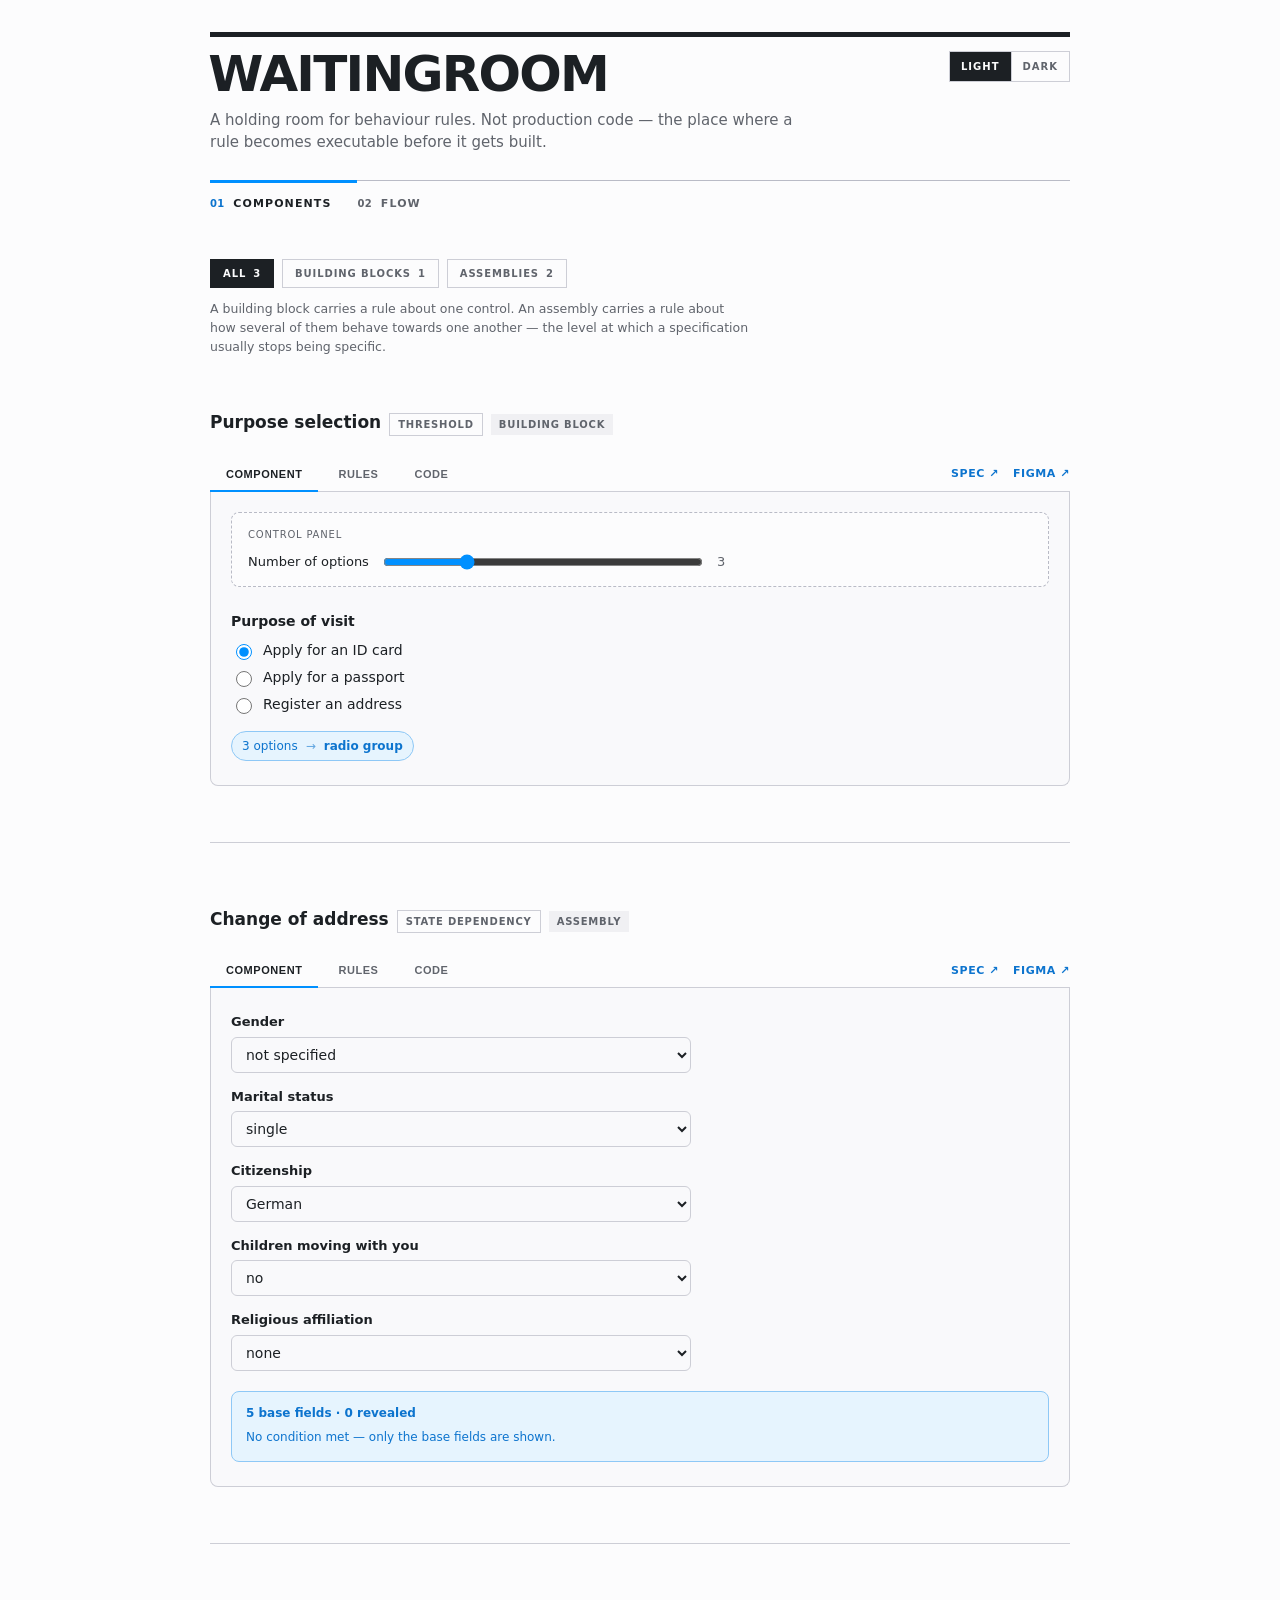
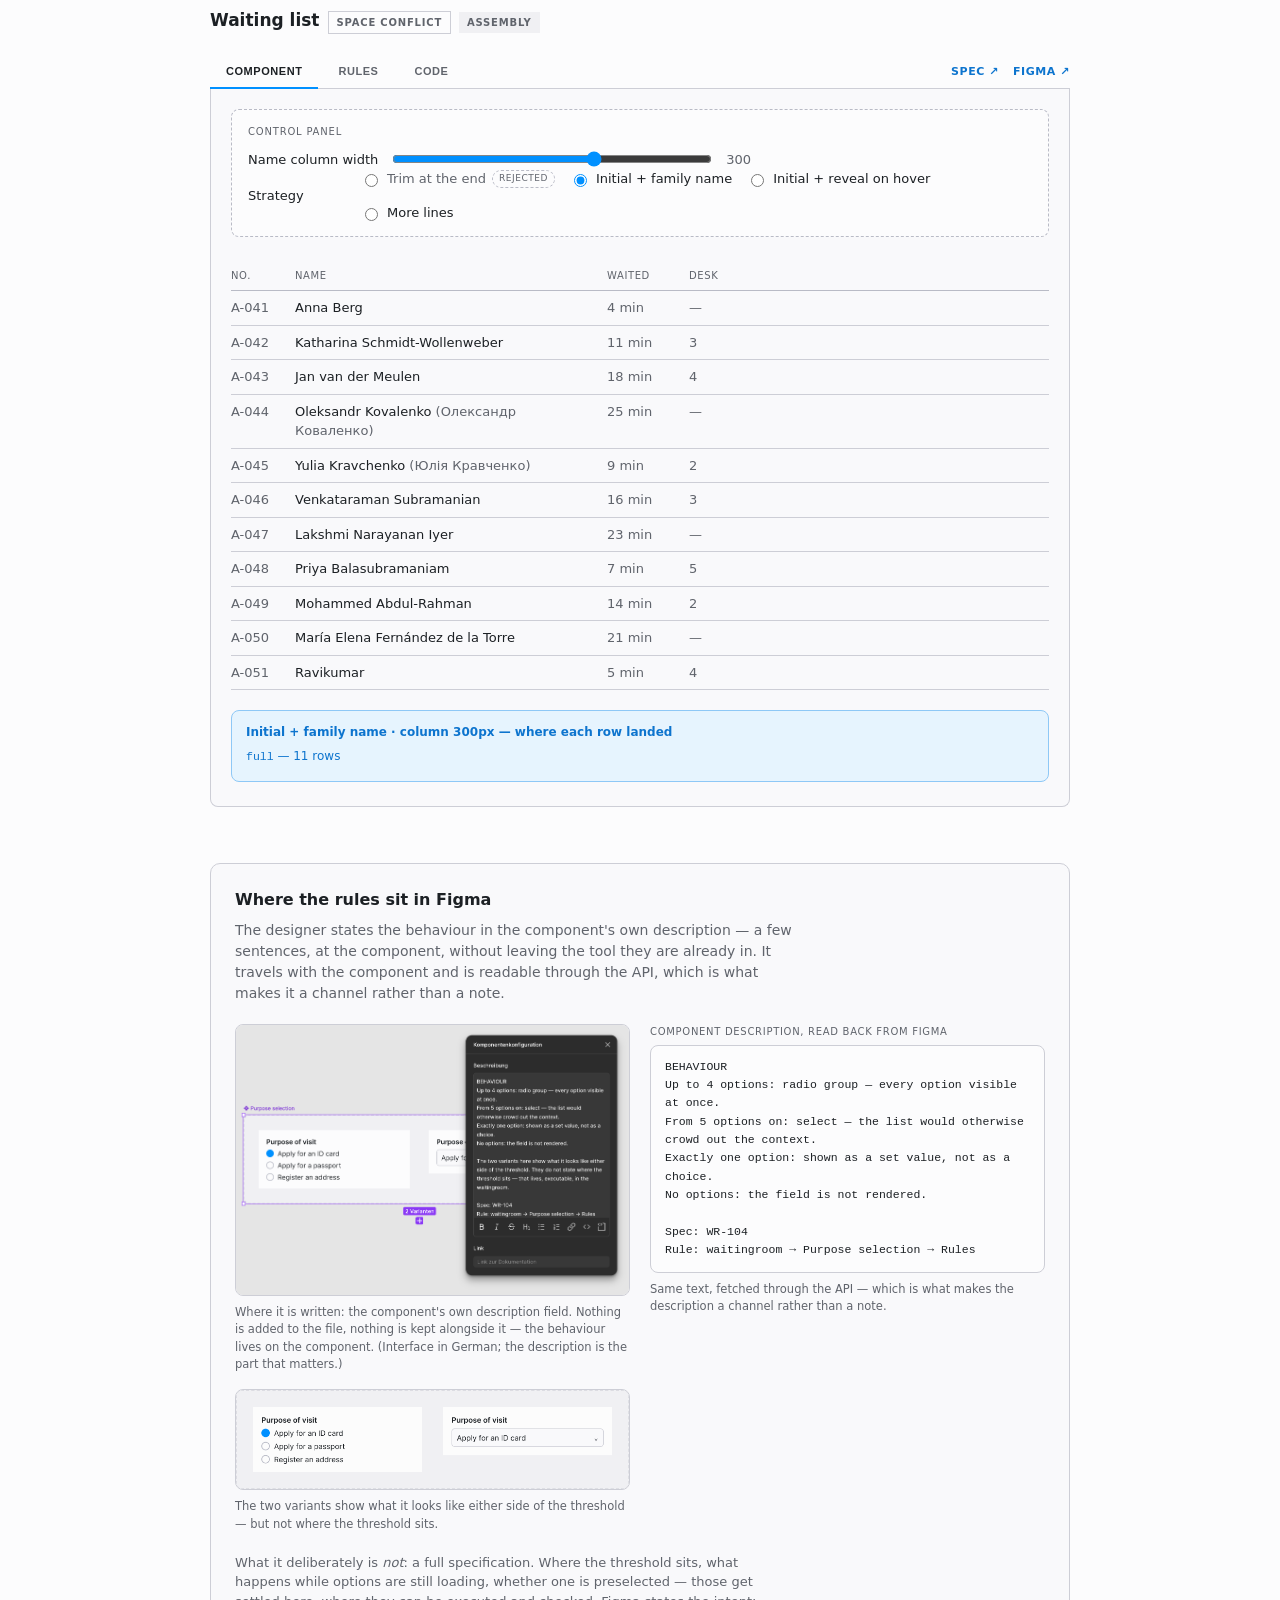
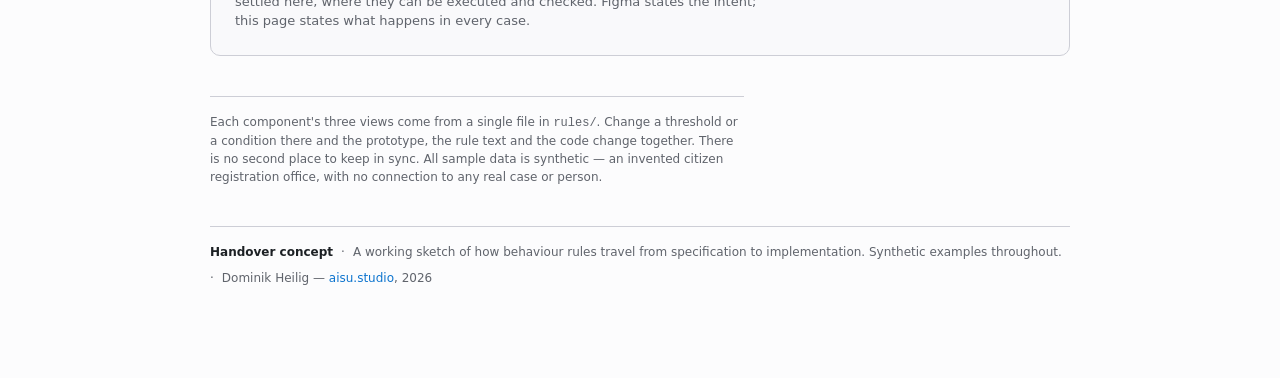
==== index.html @ e042c1f7 "One header for both pages, and make the level chips do something The header was copied into index.ht" ====
<!doctype html>
<html lang="en">
<head>
<meta charset="utf-8">
<meta name="viewport" content="width=device-width, initial-scale=1">
<title>waitingroom</title>
<link rel="stylesheet" href="waitingroom.css">
</head>
<body>
<div class="wr-page">

  <header id="site-header"></header>

  <div id="levels"></div>

  <div id="components"></div>

  <!-- ----------------------------------------- Where the rules sit in Figma -->
  <section class="wr-origin">
    <h2 class="wr-origin-title">Where the rules sit in Figma</h2>
    <p class="wr-origin-lead">
      The designer states the behaviour in the component's own description — a few
      sentences, at the component, without leaving the tool they are already in. It
      travels with the component and is readable through the API, which is what makes
      it a channel rather than a note.
    </p>

    <div class="wr-origin-split">
      <div>
        <figure class="wr-origin-figure">
          <img src="assets/figma-description-panel.png"
               alt="Figma with the Purpose selection component on the canvas and the component configuration panel open beside it, the behaviour typed into the description field."
               onerror="this.closest('figure').remove()">
          <figcaption>
            Where it is written: the component's own description field. Nothing is added
            to the file, nothing is kept alongside it — the behaviour lives on the
            component. (Interface in German; the description is the part that matters.)
          </figcaption>
        </figure>

        <figure class="wr-origin-figure wr-origin-figure-second">
          <img src="assets/purpose-selection-figma.png"
               alt="The Purpose selection component set, showing its two variants side by side: a radio group with three options, and a select."
               onerror="this.closest('figure').remove()">
          <figcaption>
            The two variants show what it looks like either side of the threshold — but
            not where the threshold sits.
          </figcaption>
        </figure>
      </div>

      <div class="wr-origin-desc">
        <p class="wr-origin-caption">Component description, read back from Figma</p>
        <pre class="wr-origin-quote">BEHAVIOUR
Up to 4 options: radio group — every option visible at once.
From 5 options on: select — the list would otherwise crowd out the context.
Exactly one option: shown as a set value, not as a choice.
No options: the field is not rendered.

Spec: WR-104
Rule: waitingroom → Purpose selection → Rules</pre>
        <p class="wr-origin-caption wr-origin-caption-foot">
          Same text, fetched through the API — which is what makes the description a
          channel rather than a note.
        </p>
      </div>
    </div>

    <p class="wr-origin-foot">
      What it deliberately is <em>not</em>: a full specification. Where the threshold
      sits, what happens while options are still loading, whether one is preselected —
      those get settled here, where they can be executed and checked. Figma states the
      intent; this page states what happens in every case.
    </p>
  </section>

  <p class="wr-foot">
    Each component's three views come from a single file in <code>rules/</code>.
    Change a threshold or a condition there and the prototype, the rule text and the
    code change together. There is no second place to keep in sync. All sample data is
    synthetic — an invented citizen registration office, with no connection to any real
    case or person.
  </p>


  <p class="wr-signature">
    <strong>Handover concept</strong>
    <span>·</span>
    <span>A working sketch of how behaviour rules travel from specification to
    implementation. Synthetic examples throughout.</span>
    <span>·</span>
    <span>Dominik Heilig — <a href="https://aisu.studio" target="_blank" rel="noopener noreferrer">aisu.studio</a>, 2026</span>
  </p>

</div>

<script type="module">
import { selectionControl } from './rules/selection.js';
import { conditionalDisclosure } from './rules/disclosure.js';
import { nameTruncation } from './rules/names.js';
import { serviceList, MAX_SERVICES } from './components/data.js';
import { renderSelectionField } from './components/selection-field.js';
import { renderAddressChange } from './components/address-change.js';
import { renderWaitingList } from './components/waiting-list.js';
import { applyStoredTheme, wireModeControl } from './theme.js';
import { renderHeader } from './header.js';

applyStoredTheme();
renderHeader(document.getElementById('site-header'));
wireModeControl(document.querySelector('.wr-mode'));

/* Two sources per component, because they answer different questions: the spec
   says what has to be possible, Figma says what it looks like. Neither states
   the behaviour — that is what this page adds. */
const COMPONENTS = [
  {
    key: 'selection',
    name: 'Purpose selection',
    kind: 'Threshold',
    level: 'block',
    rule: selectionControl,
    sources: {
      spec: 'https://github.com/AisuStudio/waitingroom/blob/main/spec/purpose-selection.md',
      figma: 'https://www.figma.com/design/y16GzBOeP9CSuj3HHH6xO6?node-id=1-19',
    },
    controls: [
      { key: 'count', type: 'range', label: 'Number of options', min: 0, max: MAX_SERVICES, value: 3 },
    ],
    mount(stage, s) { renderSelectionField(stage, serviceList(Number(s.count))); },
  },
  {
    key: 'address',
    name: 'Change of address',
    kind: 'State dependency',
    level: 'assembly',
    rule: conditionalDisclosure,
    sources: {
      spec: 'https://github.com/AisuStudio/waitingroom/blob/main/spec/change-of-address.md',
      figma: 'https://www.figma.com/design/y16GzBOeP9CSuj3HHH6xO6?node-id=7-2',
    },
    // No separate control panel: every answer in the form is the control.
    controls: null,
    mount(stage) { renderAddressChange(stage); },
  },
  {
    key: 'waiting',
    name: 'Waiting list',
    kind: 'Space conflict',
    level: 'assembly',
    rule: nameTruncation,
    sources: {
      spec: 'https://github.com/AisuStudio/waitingroom/blob/main/spec/waiting-list.md',
      figma: 'https://www.figma.com/design/y16GzBOeP9CSuj3HHH6xO6?node-id=7-38',
    },
    controls: [
      { key: 'width', type: 'range', label: 'Name column width', min: 90, max: 420, value: 300 },
      {
        key: 'strategy', type: 'choice', label: 'Strategy',
        value: nameTruncation.chosen,
        options: Object.entries(nameTruncation.strategies).map(([k, v]) => ({
          value: k, label: v.label, status: v.status,
        })),
      },
    ],
    mount(stage, s) { renderWaitingList(stage, Number(s.width), s.strategy); },
  },
];

/* Two levels, because a rule attaches differently at each. On a building
   block the rule governs one control; on an assembly it governs how several
   of them behave towards one another — which is where the questions the spec
   left open actually surface. The filter exists so that difference can be
   looked at rather than asserted. */
const LEVELS = [
  { key: 'all',      label: 'All' },
  { key: 'block',    label: 'Building blocks' },
  { key: 'assembly', label: 'Assemblies' },
];

const root = document.getElementById('components');

// Built once and then shown or hidden. Rebuilding would throw away the state
// of every control panel, and a filter that resets the thing being filtered
// is worse than no filter.
const blocks = COMPONENTS.map((cmp) => {
  const node = buildBlock(cmp);
  root.append(node);
  return { cmp, node };
});

renderLevels();

function renderLevels(active = 'all') {
  const bar = document.createElement('div');
  bar.className = 'wr-level';
  bar.setAttribute('role', 'group');
  bar.setAttribute('aria-label', 'Filter by level');

  LEVELS.forEach(({ key, label }) => {
    const n = key === 'all'
      ? COMPONENTS.length
      : COMPONENTS.filter((c) => c.level === key).length;
    const b = document.createElement('button');
    b.type = 'button';
    b.className = 'wr-level-chip';
    b.setAttribute('aria-pressed', String(key === active));
    b.innerHTML = `${esc(label)}<span class="wr-level-count">${n}</span>`;
    b.addEventListener('click', () => renderLevels(key));
    bar.append(b);
  });

  const note = document.createElement('p');
  note.className = 'wr-level-note';
  note.textContent = 'A building block carries a rule about one control. An assembly '
    + 'carries a rule about how several of them behave towards one another — the '
    + 'level at which a specification usually stops being specific.';

  const mount = document.getElementById('levels');
  mount.replaceChildren(bar, note);

  blocks.forEach(({ cmp, node }) => {
    node.hidden = active !== 'all' && cmp.level !== active;
  });
}

function buildBlock(cmp) {
  const section = document.createElement('section');
  section.className = 'wr-component';
  section.innerHTML = `
    <div class="wr-component-head">
      <h2 class="wr-component-name">${esc(cmp.name)}</h2>
      <span class="wr-kind">${esc(cmp.kind)}</span>
      <span class="wr-level-tag">${cmp.level === 'block' ? 'Building block' : 'Assembly'}</span>
    </div>
    <div class="wr-tabbar" role="tablist">
      <button class="wr-tab" role="tab" aria-selected="true"  data-panel="component">Component</button>
      <button class="wr-tab" role="tab" aria-selected="false" data-panel="rules">Rules</button>
      <button class="wr-tab" role="tab" aria-selected="false" data-panel="code">Code</button>
      <span class="wr-links">
        ${link('Spec', cmp.sources.spec)}
        ${link('Figma', cmp.sources.figma)}
      </span>
    </div>
    <div class="wr-panel" data-panel="component">
      ${cmp.controls ? consoleMarkup(cmp) : ''}
      <div class="wr-stage"></div>
    </div>
    <div class="wr-panel" data-panel="rules" hidden>${rulesMarkup(cmp.rule)}</div>
    <div class="wr-panel" data-panel="code"  hidden></div>
  `;

  const tabs = [...section.querySelectorAll('.wr-tab')];
  const panels = [...section.querySelectorAll('.wr-panel')];
  tabs.forEach((tab) => tab.addEventListener('click', () => {
    tabs.forEach((t) => t.setAttribute('aria-selected', String(t === tab)));
    panels.forEach((p) => { p.hidden = p.dataset.panel !== tab.dataset.panel; });
  }));

  const stage = section.querySelector('.wr-stage');
  const codePanel = section.querySelector('.wr-panel[data-panel=code]');

  // One state object per component. The control panel writes into it, and
  // both the prototype and the code view read from it — so a change to the
  // strategy is visible in the running component and in the snippet at the
  // same moment, without either being regenerated from a second source.
  const state = {};
  (cmp.controls ?? []).forEach((c) => { state[c.key] = String(c.value); });

  const draw = () => {
    cmp.mount(stage, state);
    codePanel.innerHTML = codeMarkup(cmp.rule, state);
  };

  (cmp.controls ?? []).forEach((c) => {
    const input = section.querySelector(`[data-control='${c.key}']`);
    if (!input) return;
    if (c.type === 'range') {
      const out = section.querySelector(`output[data-for='${c.key}']`);
      input.addEventListener('input', () => {
        state[c.key] = input.value;
        out.textContent = input.value;
        draw();
      });
    } else {
      // A radio group has one input per option, so the listener goes on all
      // of them and the value comes from whichever is checked.
      section.querySelectorAll(`[data-control='${c.key}']`).forEach((radio) => {
        radio.addEventListener('change', () => {
          if (!radio.checked) return;
          state[c.key] = radio.value;
          draw();
        });
      });
    }
  });

  draw();
  return section;
}

function link(label, href) {
  if (!href) {
    return `<span class="wr-ext-link wr-ext-link-empty" title="Not linked yet">${label}&nbsp;↗</span>`;
  }
  // Opens in a new tab — leaving the page would lose the state the control
  // panel is currently in.
  return `<a class="wr-ext-link" href="${esc(href)}" target="_blank" rel="noopener noreferrer">${label}&nbsp;↗</a>`;
}

function consoleMarkup(cmp) {
  return `
    <div class="wr-console">
      <p class="wr-console-title">Control panel</p>
      ${cmp.controls.map(controlMarkup).join('')}
    </div>`;
}

function controlMarkup(c) {
  if (c.type === 'range') {
    return `
      <div class="wr-control">
        <label>${esc(c.label)}</label>
        <input type="range" data-control="${esc(c.key)}"
               min="${c.min}" max="${c.max}" value="${c.value}" step="1">
        <output data-for="${esc(c.key)}">${c.value}</output>
      </div>`;
  }
  // A rejected option stays selectable on purpose: the reason it was rejected
  // is easier to see than to argue about.
  return `
    <div class="wr-control">
      <label>${esc(c.label)}</label>
      <div class="wr-choice" role="radiogroup" aria-label="${esc(c.label)}">
        ${c.options.map((o) => `
          <label class="wr-choice-item${o.status === 'rejected' ? ' wr-choice-rejected' : ''}">
            <input type="radio" name="${esc(c.key)}" data-control="${esc(c.key)}"
                   value="${esc(o.value)}"${o.value === c.value ? ' checked' : ''}>
            <span>${esc(o.label)}</span>
            ${o.status === 'rejected' ? '<span class="wr-choice-tag">rejected</span>' : ''}
          </label>`).join('')}
      </div>
    </div>`;
}

function rulesMarkup(rule) {
  return `
    <h3 class="wr-rule-head">${esc(rule.title)}</h3>
    <p class="wr-rule-statement">${esc(rule.rule)}</p>

    <div class="wr-rule-section">
      <h4>Rationale</h4>
      ${rule.rationale.split('\n\n').map((p) => `<p>${esc(p)}</p>`).join('')}
    </div>

    ${rule.strategies ? `
    <div class="wr-rule-section">
      <h4>Options considered</h4>
      <p class="wr-cond-base">All three are selectable in the control panel, including the
      rejected one — a reason that can be run is worth more than a reason that has to be
      believed.</p>
      <dl>
        ${Object.entries(rule.strategies).map(([k, v]) => `
          <div class="wr-edge${v.status === 'rejected' ? ' wr-edge-rejected' : ''}">
            <dt>${esc(v.label)} <span class="wr-status ${v.status === 'rejected' ? 'wr-status-planned' : 'wr-status-built'}">${esc(v.status)}</span></dt>
            <dd>${esc(v.why)}</dd>
          </div>`).join('')}
      </dl>
    </div>` : ''}

    ${rule.ladder ? `
    <div class="wr-rule-section">
      <h4>The ladder — first rung that fits wins</h4>
      <ol class="wr-ladder">
        ${rule.ladder.map((r) => `<li><code>${esc(r.step)}</code> — ${esc(r.description)}</li>`).join('')}
      </ol>
    </div>` : ''}

    ${rule.conditions ? `
    <div class="wr-rule-section">
      <h4>Conditions</h4>
      <table class="wr-cond">
        <thead><tr><th>Field</th><th>Shown when</th><th>Reads</th></tr></thead>
        <tbody>
          ${rule.conditions.map((c) => `
            <tr>
              <td><code>${esc(c.field)}</code><div class="wr-cond-label">${esc(c.label)}</div></td>
              <td>${esc(c.when)}</td>
              <td><code>${esc(c.dependsOn)}</code></td>
            </tr>`).join('')}
        </tbody>
      </table>
      <p class="wr-cond-base">Always present: ${rule.baseFields.map((f) => `<code>${esc(f)}</code>`).join(', ')}</p>
    </div>` : ''}

    <div class="wr-rule-section">
      <h4>Edge cases</h4>
      <dl>
        ${rule.edgeCases.map((e) => `
          <div class="wr-edge">
            <dt>${esc(e.case)}</dt>
            <dd>${esc(e.handling)}</dd>
          </div>`).join('')}
      </dl>
    </div>

    <div class="wr-rule-section">
      <h4>Open — asked, not invented</h4>
      <ul class="wr-open">
        ${rule.openQuestions.map((q) => `<li>${esc(q)}</li>`).join('')}
      </ul>
    </div>

    <div class="wr-rule-section">
      <h4>Provenance</h4>
      <ul class="wr-prov">
        ${rule.provenance.map((p) => `
          <li><strong>${esc(p.date)}</strong> — ${esc(p.change)} · ${esc(p.by)} · ${esc(p.basis)}</li>`).join('')}
      </ul>
    </div>`;
}

function codeMarkup(rule, state = {}) {
  const strategy = rule.strategies?.[state.strategy];
  const note = strategy
    ? `Showing the <strong>${esc(strategy.label)}</strong> strategy${
        strategy.status === 'rejected'
          ? ' — <strong>rejected</strong>, shown so the reason can be seen rather than argued about'
          : ''
      }. Switch it in the control panel and this changes with the prototype.`
    : 'Deliberately framework-free: the decision, not the rendering. It should still '
      + 'hold when the component library moves a major version. This is the same logic '
      + 'the prototype runs in the Component tab.';

  return `
    <p class="wr-code-note">${note}</p>
    <pre class="wr-code"><code>${esc(snippet(rule, state))}</code></pre>`;
}

function snippet(rule, state = {}) {
  // The name rule carries several strategies; show the one currently selected,
  // taken straight from the object the prototype is running.
  const strategy = rule.strategies?.[state.strategy];
  if (strategy) {
    return [
      `// ${strategy.label}${strategy.status === 'rejected' ? '  — REJECTED' : ''}`,
      `// ${strategy.short}`,
      '',
      strategy.apply.toString().replace(/^apply/, 'function fitName'),
    ].join('\n');
  }

  const head = [`// ${rule.title}`, `// ${rule.rule}`, ''];

  if (rule.ladder) {
    return [
      ...head,
      'const LADDER = [',
      ...rule.ladder.map((r) => `  '${r.step}',`),
      '];',
      '',
      '// Try each rung in order; the first that fits wins.',
      '// `measure` is injected — the rule knows the strategy, not how text',
      '// is measured, so the same decision is reproducible outside a browser.',
      'function fitName(name, availableWidth, measure) { /* see rules/names.js */ }',
      '',
      '// The family name is never shortened. If nothing fits, the column',
      '// overflows instead.',
    ].join('\n');
  }

  if (rule.conditions) {
    return [
      ...head,
      'const CONDITIONS = [',
      ...rule.conditions.map((c) => `  { field: '${c.field}', when: "${c.when}" },`),
      '];',
      '',
      'function visibleFields(answers) {',
      '  return CONDITIONS.filter((c) => c.test(answers)).map((c) => c.field);',
      '}',
      '',
      '// Withdrawing a field does not clear what it held — see edge cases.',
    ].join('\n');
  }

  return [
    ...head,
    `const THRESHOLD = ${rule.threshold};`,
    '',
    rule.apply.toString()
      .replace(/^apply/, 'function controlType')
      .replace(/this\.threshold/g, 'THRESHOLD'),
  ].join('\n');
}

function esc(s) {
  return String(s).replace(/[&<>"']/g, (c) => (
    { '&': '&amp;', '<': '&lt;', '>': '&gt;', '"': '&quot;', "'": '&#39;' }[c]
  ));
}
</script>
</body>
</html>
---- waitingroom.css ----
/* ============================================================================
   waitingroom — colour layer
   ----------------------------------------------------------------------------
   Deliberately three-tiered: primitive → semantic → component. Not a proposal
   but a rebuild, so a component here can use the same structure as the target
   environment, and a primitive can be swapped without touching a component.

   The primitives are Radix scales (radix-ui.com/colors). Radix assigns a
   defined role to each step — 1/2 surfaces, 3–5 states, 6–8 borders, 9/10
   saturated solids, 11/12 text. That is why no contrast is computed by hand
   here: steps 11 and 12 on steps 1/2 are text-safe by construction.

   NOTE: the hex values below were written from memory and should be checked
   against the official Radix values before any serious use. For the structure
   this file is demonstrating, that makes no difference.
   ========================================================================= */

:root {
  /* ---------- 1 · PRIMITIVE — raw scale values, no meaning attached ---------- */
  --slate-1:  #fcfcfd;
  --slate-2:  #f9f9fb;
  --slate-3:  #f0f0f3;
  --slate-4:  #e8e8ec;
  --slate-5:  #e0e1e6;
  --slate-6:  #d9d9e0;
  --slate-7:  #cdced6;
  --slate-8:  #b9bbc6;
  --slate-9:  #8b8d98;
  --slate-10: #80838d;
  --slate-11: #60646c;
  --slate-12: #1c2024;

  --blue-1:  #fbfdff;
  --blue-2:  #f4faff;
  --blue-3:  #e6f4fe;
  --blue-4:  #d5efff;
  --blue-5:  #c2e5ff;
  --blue-6:  #acd8fc;
  --blue-7:  #8ec8f6;
  --blue-8:  #5eb1ef;
  --blue-9:  #0090ff;
  --blue-10: #0588f0;
  --blue-11: #0d74ce;
  --blue-12: #113264;
}

:root {
  /* ---------- 2 · SEMANTIC — roles. The connector. ----------
     Only this tier is repointed when the mode changes. Components never
     reach for a primitive — that would defeat the swap the whole structure
     exists to make possible. */
  --bg:            var(--slate-1);
  --surface:       var(--slate-2);
  --surface-sunk:  var(--slate-3);
  --border:        var(--slate-7);
  --border-strong: var(--slate-8);
  --text:          var(--slate-12);
  --text-muted:    var(--slate-11);
  --accent-solid:  var(--blue-9);
  --accent-text:   var(--blue-11);
  --accent-bg:     var(--blue-3);
  --accent-border: var(--blue-7);
}

:root {
  /* ---------- 3 · COMPONENT — one variable per property ----------
     Looks redundant, and is — that is the point. A component can deviate
     without the semantic tier being touched, and one place shows which role
     it claims. */
  --field-label-text:   var(--text);
  --field-border:       var(--border);

  --radio-border:       var(--border-strong);
  --radio-border-on:    var(--accent-solid);
  --radio-dot:          var(--accent-solid);
  --radio-label-text:   var(--text);

  --select-bg:          var(--surface);
  --select-border:      var(--border);
  --select-text:        var(--text);

  --fixed-bg:           var(--surface-sunk);
  --fixed-text:         var(--text);
  --fixed-note-text:    var(--text-muted);

  --trace-bg:           var(--accent-bg);
  --trace-border:       var(--accent-border);
  --trace-text:         var(--accent-text);

  --panel-bg:           var(--surface);
  --panel-border:       var(--border);
  --tab-text:           var(--text-muted);
  --tab-text-active:    var(--text);
  --tab-border-active:  var(--accent-solid);

  --code-bg:            var(--slate-12);
  --code-text:          var(--slate-3);
}

/* Dark mode: ONLY the semantic tier repoints.
   No primitive changes, no component variable is touched. */
:root[data-theme='dark'] {
  --slate-1:  #111113;  --slate-2:  #18191b;  --slate-3:  #212225;
  --slate-4:  #272a2d;  --slate-5:  #2e3135;  --slate-6:  #363a3f;
  --slate-7:  #43484e;  --slate-8:  #5a6169;  --slate-9:  #696e77;
  --slate-10: #777b84;  --slate-11: #b0b4ba;  --slate-12: #edeef0;

  --blue-1:  #0d1520;  --blue-2:  #111927;  --blue-3:  #0d2847;
  --blue-4:  #003362;  --blue-5:  #004074;  --blue-6:  #104d87;
  --blue-7:  #205d9e;  --blue-8:  #2870bd;  --blue-9:  #0090ff;
  --blue-10: #3b9eff;  --blue-11: #70b8ff;  --blue-12: #c2e6ff;
}

/* ============================================================================
   Workbench
   ========================================================================= */

* { box-sizing: border-box; }

body {
  margin: 0;
  padding: 32px 24px 80px;
  background: var(--bg);
  color: var(--text);
  font-family: -apple-system, BlinkMacSystemFont, 'Segoe UI', system-ui, sans-serif;
  font-size: 14px;
  line-height: 1.5;
}

.wr-page { max-width: 860px; margin: 0 auto; }

/* ============================================================================
   Masthead
   ----------------------------------------------------------------------------
   Rendered by header.js into both pages, so the two cannot disagree about it.

   Flush left and asymmetric on purpose: bar, wordmark, subtitle, navigation
   and every section below share one left edge. The rule across the top gives
   that edge something to hang from — without it, text starting at the margin
   reads as a default rather than as a placement.
   ========================================================================= */

.wr-head { margin-bottom: 30px; }

.wr-head-bar {
  height: 5px;
  background: var(--text);
  margin-bottom: 14px;
}

.wr-head-top {
  display: flex;
  align-items: flex-start;
  justify-content: space-between;
  gap: 20px;
}

.wr-wordmark {
  display: block;
  margin: 0 0 0 -0.035em;   /* optical: a heavy cap stem sits inside its own
                               side bearing and would otherwise hang right of
                               everything beneath it */
  font-size: clamp(32px, 6vw, 50px);
  line-height: 0.92;
  font-weight: 800;
  letter-spacing: -0.035em;
  text-transform: uppercase;
  color: var(--text);
  text-decoration: none;
}
.wr-wordmark:hover { color: var(--accent-text); }

.wr-subtitle {
  color: var(--text-muted);
  margin: 13px 0 0;
  max-width: 64ch;
  font-size: 15px;
  line-height: 1.45;
}

/* ---- Colour mode ----
   Two named states rather than one button labelled with the other mode: the
   old control read "Dark" and it was not answerable, from looking at it,
   whether that was the state or the action. */
.wr-mode {
  display: inline-flex;
  flex: none;
  border: 1px solid var(--border);
}
.wr-mode-btn {
  appearance: none;
  border: 0;
  background: transparent;
  color: var(--text-muted);
  font: inherit;
  font-size: 10px;
  font-weight: 700;
  text-transform: uppercase;
  letter-spacing: .1em;
  padding: 7px 11px;
  cursor: pointer;
}
.wr-mode-btn + .wr-mode-btn { border-left: 1px solid var(--border); }
.wr-mode-btn:hover { color: var(--text); }
.wr-mode-btn[aria-pressed='true'] { background: var(--text); color: var(--bg); }

/* ---- Page navigation ----
   Under the title rather than in a corner: with two pages the second is
   otherwise found by accident, and the flow page is half the argument.
   The marker sits on the rule, so the current page hangs from it. */
.wr-nav {
  display: flex;
  margin: 26px 0 0;
  border-top: 1px solid var(--border-strong);
}
.wr-nav-link {
  display: flex;
  align-items: baseline;
  gap: 9px;
  margin-top: -1px;
  padding: 13px 26px 13px 0;
  border-top: 3px solid transparent;
  text-decoration: none;
  color: var(--text-muted);
  font-size: 11px;
  font-weight: 700;
  text-transform: uppercase;
  letter-spacing: .1em;
}
.wr-nav-num {
  font-size: 10px;
  font-weight: 600;
  letter-spacing: .02em;
  color: var(--text-muted);
}
.wr-nav-link:hover { color: var(--text); }
.wr-nav-link[aria-current='page'] {
  color: var(--text);
  border-top-color: var(--accent-solid);
}
.wr-nav-link[aria-current='page'] .wr-nav-num { color: var(--accent-text); }

/* ---- Level filter ----
   These two used to be inert labels. They now filter, which is the only
   honest form for something that looks like a control. */
.wr-level {
  display: flex;
  flex-wrap: wrap;
  gap: 8px;
  margin: 34px 0 0;
}
.wr-level-chip {
  border: 1px solid var(--border);
  background: transparent;
  color: var(--text-muted);
  padding: 6px 12px;
  font: inherit;
  font-size: 10px;
  font-weight: 700;
  text-transform: uppercase;
  letter-spacing: .09em;
  cursor: pointer;
}
.wr-level-chip:hover { color: var(--text); border-color: var(--border-strong); }
.wr-level-chip[aria-pressed='true'] {
  background: var(--text);
  border-color: var(--text);
  color: var(--bg);
}
/* Set apart by size and weight, not by fading it: at 10px an opacity step
   drops below the contrast floor, and a count nobody can read is decoration. */
.wr-level-count { margin-left: 7px; font-weight: 600; }
.wr-level-note {
  margin: 12px 0 0;
  max-width: 68ch;
  color: var(--text-muted);
  font-size: 12.5px;
  line-height: 1.5;
}

.wr-component-name { font-size: 17px; font-weight: 600; margin: 24px 0 10px; }

/* ---- Tabs ---- */
.wr-tabbar { display: flex; align-items: flex-end; gap: 4px; border-bottom: 1px solid var(--panel-border); }
.wr-tab {
  border: none; background: transparent;
  color: var(--tab-text);
  font-size: 11px; font-weight: 600; text-transform: uppercase; letter-spacing: .05em;
  padding: 10px 16px; cursor: pointer;
  border-bottom: 2px solid transparent;
  margin-bottom: -1px;
}
.wr-tab[aria-selected='true'] { color: var(--tab-text-active); border-bottom-color: var(--tab-border-active); }
.wr-links { margin-left: auto; align-self: center; display: flex; gap: 14px; }
.wr-ext-link {
  color: var(--accent-text); font-size: 11px; font-weight: 600;
  text-transform: uppercase; letter-spacing: .05em; text-decoration: none;
}
.wr-ext-link:hover { text-decoration: underline; }
/* Not yet linked: visibly pending rather than silently dead. */
.wr-ext-link-empty { color: var(--text-muted); border-bottom: 1px dotted var(--border-strong); }

.wr-panel {
  border: 1px solid var(--panel-border); border-top: none;
  background: var(--panel-bg);
  border-radius: 0 0 8px 8px;
  padding: 20px;
}
.wr-panel[hidden] { display: none; }

/* ---- Control panel ---- */
.wr-console {
  border: 1px dashed var(--border-strong);
  border-radius: 8px;
  padding: 14px 16px;
  margin-bottom: 20px;
  background: var(--bg);
}
.wr-console-title {
  font-size: 10px; text-transform: uppercase; letter-spacing: .08em;
  color: var(--text-muted); margin: 0 0 10px;
}
.wr-control { display: flex; align-items: center; gap: 12px; }
.wr-control label { font-size: 13px; min-width: 100px; }
.wr-control input[type='range'] { flex: 1; accent-color: var(--accent-solid); max-width: 320px; }
.wr-control output {
  font-variant-numeric: tabular-nums; font-size: 13px; min-width: 2.5em;
  color: var(--text-muted);
}

/* ---- The prototype ---- */
.wr-stage { padding: 4px 0; }
.wr-field { max-width: 380px; }
.wr-field-label { font-weight: 600; color: var(--field-label-text); margin-bottom: 8px; }

.wr-radios { display: grid; gap: 6px; }
.wr-radio { display: flex; align-items: center; gap: 8px; cursor: pointer; }
.wr-radio input { accent-color: var(--radio-dot); width: 16px; height: 16px; }
.wr-radio span { color: var(--radio-label-text); }

.wr-select {
  width: 100%;
  background: var(--select-bg);
  border: 1px solid var(--select-border);
  color: var(--select-text);
  border-radius: 6px;
  padding: 8px 10px;
  font-size: 14px;
  font-family: inherit;
}

.wr-fixed {
  background: var(--fixed-bg);
  border-radius: 6px; padding: 8px 10px;
  display: flex; align-items: baseline; gap: 10px; flex-wrap: wrap;
}
.wr-fixed-value { color: var(--fixed-text); }
.wr-fixed-note { color: var(--fixed-note-text); font-size: 12px; }

.wr-empty { color: var(--text-muted); font-style: italic; margin: 0; }

/* The trace: which branch of the rule is active. Not for production. */
.wr-trace {
  display: inline-flex; align-items: center; gap: 8px;
  margin-top: 16px; padding: 5px 10px;
  background: var(--trace-bg); border: 1px solid var(--trace-border);
  border-radius: 999px; color: var(--trace-text); font-size: 12px;
}
.wr-trace-form { font-weight: 600; }
.wr-trace-arrow { opacity: .6; }

/* ---- RULES ---- */
.wr-rule-head { margin: 0 0 4px; font-size: 15px; }
.wr-rule-statement {
  font-size: 15px; margin: 0 0 18px; padding: 10px 12px;
  background: var(--accent-bg); border-left: 3px solid var(--accent-solid);
  border-radius: 0 6px 6px 0; color: var(--text);
}
.wr-rule-section { margin: 0 0 18px; }
.wr-rule-section > h4 {
  font-size: 10px; text-transform: uppercase; letter-spacing: .08em;
  color: var(--text-muted); margin: 0 0 6px;
}
.wr-rule-section p { margin: 0; max-width: 68ch; }
.wr-edge { border-top: 1px solid var(--border); padding: 8px 0; }
.wr-edge:last-child { border-bottom: 1px solid var(--border); }
.wr-edge dt { font-weight: 600; font-size: 13px; }
.wr-edge dd { margin: 2px 0 0; color: var(--text-muted); max-width: 68ch; }

.wr-open { border-left: 3px solid var(--slate-9); padding-left: 12px; }
.wr-open li { margin-bottom: 6px; max-width: 66ch; }

.wr-prov { font-size: 12px; color: var(--text-muted); }
.wr-prov li { margin-bottom: 4px; }

/* ---- CODE ---- */
.wr-code {
  background: var(--code-bg); color: var(--code-text);
  border-radius: 8px; padding: 16px; overflow-x: auto;
  font-family: ui-monospace, SFMono-Regular, Menlo, monospace;
  font-size: 12.5px; line-height: 1.6; margin: 0;
}
.wr-code-note { color: var(--text-muted); font-size: 12px; margin: 0 0 10px; max-width: 68ch; }

.wr-foot {
  margin-top: 40px; padding-top: 16px; border-top: 1px solid var(--border);
  color: var(--text-muted); font-size: 12px; max-width: 70ch;
}

/* ============================================================================
   Multiple components on one page
   ========================================================================= */

.wr-component { margin-bottom: 56px; }

/* A rule between components rather than more air. Three workbenches stacked
   with only whitespace between them read as one long page: the control panel
   of the second sits close enough to the trace of the first to look like part
   of it. */
.wr-component + .wr-component {
  border-top: 1px solid var(--border);
  padding-top: 10px;
}

.wr-component-head { display: flex; align-items: baseline; gap: 8px; flex-wrap: wrap; margin: 30px 0 12px; }
.wr-kind, .wr-level-tag {
  font-size: 10px; font-weight: 700; text-transform: uppercase; letter-spacing: .08em;
  padding: 3px 8px; white-space: nowrap;
}
/* The rule type is the sharper of the two labels, so it carries the outline;
   the level is context and stays quiet. */
.wr-kind {
  color: var(--text-muted);
  border: 1px solid var(--border);
}
.wr-level-tag {
  color: var(--text-muted);
  background: var(--surface-sunk);
}

/* ---- The change-of-address form ---- */
.wr-form { display: grid; gap: 14px; max-width: 460px; }
.wr-form-row { display: grid; gap: 5px; }
.wr-form-label { font-size: 13px; font-weight: 600; }

/* Revealed fields carry a marker, so it is visible at a glance which parts of
   the form are there because of an answer and which are always present. */
.wr-form-row-revealed {
  border-left: 2px solid var(--accent-border);
  padding-left: 12px;
  margin-left: -14px;
}

.wr-input {
  background: var(--select-bg); border: 1px solid var(--select-border);
  color: var(--select-text); border-radius: 6px;
  padding: 8px 10px; font-size: 14px; font-family: inherit; width: 100%;
}
.wr-input::placeholder { color: var(--text-muted); }

.wr-child-stack { display: grid; gap: 8px; }
.wr-child { display: flex; align-items: center; gap: 10px; }
.wr-child-num {
  flex: none; width: 22px; height: 22px; border-radius: 999px;
  background: var(--surface-sunk); color: var(--text-muted);
  font-size: 11px; display: grid; place-items: center;
}

/* ---- Trace block for the conditional rule ---- */
.wr-trace-block {
  margin-top: 20px; padding: 12px 14px;
  background: var(--accent-bg); border: 1px solid var(--accent-border);
  border-radius: 8px; font-size: 12px; color: var(--accent-text);
}
.wr-trace-title { font-weight: 700; margin-bottom: 6px; }
.wr-trace-line { margin-bottom: 3px; }
.wr-trace-line code { font-size: 11.5px; }
.wr-trace-kept {
  margin-top: 8px; padding-top: 8px;
  border-top: 1px solid var(--accent-border); font-style: italic;
}

/* ---- Conditions table in the Rules tab ---- */
.wr-cond { width: 100%; border-collapse: collapse; font-size: 12.5px; }
.wr-cond th {
  text-align: left; font-size: 10px; text-transform: uppercase;
  letter-spacing: .06em; color: var(--text-muted);
  padding: 0 10px 6px 0; border-bottom: 1px solid var(--border);
}
.wr-cond td { padding: 8px 10px 8px 0; border-bottom: 1px solid var(--border); vertical-align: top; }
.wr-cond-label { color: var(--text-muted); font-size: 11.5px; margin-top: 2px; }
.wr-cond-base { margin: 10px 0 0; color: var(--text-muted); font-size: 12px; }

/* ============================================================================
   Where the rules sit in Figma
   ========================================================================= */

.wr-origin {
  margin: 56px 0 0; padding: 24px;
  border: 1px solid var(--border); border-radius: 10px;
  background: var(--surface);
}
.wr-origin-title { font-size: 16px; margin: 0 0 8px; }
.wr-origin-lead { margin: 0 0 20px; color: var(--text-muted); max-width: 64ch; }

.wr-origin-split { display: grid; gap: 20px; grid-template-columns: 1fr; }
@media (min-width: 760px) { .wr-origin-split { grid-template-columns: 1fr 1fr; } }

.wr-origin-figure { margin: 0; }
.wr-origin-figure img {
  width: 100%; height: auto; display: block;
  border: 1px solid var(--border); border-radius: 8px; background: var(--bg);
}
.wr-origin-figure figcaption {
  margin-top: 8px; font-size: 11.5px; color: var(--text-muted);
}
.wr-origin-caption {
  font-size: 10px; text-transform: uppercase; letter-spacing: .07em;
  color: var(--text-muted); margin: 0 0 6px;
}
.wr-origin-quote {
  margin: 0; padding: 12px 14px;
  background: var(--bg); border: 1px solid var(--border); border-radius: 8px;
  font-family: ui-monospace, SFMono-Regular, Menlo, monospace;
  font-size: 11.5px; line-height: 1.6; white-space: pre-wrap;
  color: var(--text); overflow-x: auto;
}
.wr-origin-foot { margin: 20px 0 0; color: var(--text-muted); max-width: 64ch; font-size: 13px; }

/* ---- Waiting list ---- */
.wr-list { font-size: 13px; }
.wr-list-row {
  display: grid;
  grid-template-columns: 52px var(--name-col, 300px) 70px 46px;
  gap: 12px; align-items: start;
  padding: 7px 0; border-bottom: 1px solid var(--border);
}
.wr-list-head {
  font-size: 10px; text-transform: uppercase; letter-spacing: .06em;
  color: var(--text-muted); border-bottom-color: var(--border-strong);
}
.wr-col-ticket { font-variant-numeric: tabular-nums; color: var(--text-muted); }
.wr-col-name { min-width: 0; }
.wr-col-waited, .wr-col-desk { font-variant-numeric: tabular-nums; color: var(--text-muted); }

.wr-name-line { display: inline; }
.wr-name-line2 { display: block; }
.wr-name-original { color: var(--text-muted); }

/* The last rung: the family name alone is wider than the column. It wraps at
   spaces and hyphens and the row grows taller.
   No scroll and no fade — an earlier version had both, and a faded edge
   looks exactly like the cut-off name the rule forbids. Whatever is on
   screen has to be either the whole name or visibly an abbreviation; there
   is no third state a reader can be expected to tell apart. */
.wr-col-name[data-step='wrap'] {
  overflow-wrap: break-word;
  word-break: normal;
  hyphens: none;
}
.wr-col-name[data-step='wrap'] .wr-name-line2 {
  border-bottom: 1px dotted var(--accent-border);
}

.wr-ladder { margin: 0; padding-left: 20px; }
.wr-ladder li { margin-bottom: 5px; max-width: 68ch; }
.wr-trace-line-off { opacity: .45; }

/* Two fields per child: name and date of birth are validated differently and
   corrected independently, so they never share one input. */
.wr-child { align-items: start; }
.wr-child-pair { display: grid; grid-template-columns: 1fr auto; gap: 8px; flex: 1; }
.wr-input-date { width: auto; }
@media (max-width: 520px) {
  .wr-child-pair { grid-template-columns: 1fr; }
  .wr-input-date { width: 100%; }
}

/* ============================================================================
   The flow page
   ========================================================================= */

.wr-flow { list-style: none; margin: 32px 0 48px; padding: 0; }

.wr-step {
  position: relative;
  padding: 0 0 24px 44px;
  border-left: 2px solid var(--border);
  margin-left: 13px;
}
.wr-step:last-child { border-left-color: transparent; padding-bottom: 0; }

.wr-step-num {
  position: absolute; left: -14px; top: 0;
  width: 26px; height: 26px; border-radius: 999px;
  background: var(--surface); border: 2px solid var(--border);
  color: var(--text-muted);
  font-size: 12px; font-weight: 700;
  display: grid; place-items: center;
}

/* The step this page is served from. Marked so the reader can place
   themselves in the process rather than having to work it out. */
.wr-step-here > .wr-step-head .wr-step-num {
  background: var(--accent-solid); border-color: var(--accent-solid); color: #fff;
}
.wr-step-here { border-left-color: var(--accent-border); }

.wr-step-head { display: flex; align-items: center; gap: 10px; flex-wrap: wrap; margin-bottom: 8px; }
.wr-step-head h2 { font-size: 16px; margin: 0; }
.wr-step p { margin: 0 0 10px; max-width: 62ch; }
.wr-step p.wr-step-note {
  color: var(--text-muted); font-size: 13px;
  border-left: 2px solid var(--border); padding-left: 12px;
  max-width: 60ch;
}

.wr-step p.wr-question {
  font-size: 16px; font-weight: 600;
  background: var(--accent-bg); border: 1px solid var(--accent-border);
  border-radius: 8px; padding: 12px 14px; color: var(--text);
}

/* Status is stated everywhere, because a process diagram that does not
   distinguish what runs from what is intended reads as a promise. */
.wr-status {
  font-size: 10px; text-transform: uppercase; letter-spacing: .06em;
  border-radius: 999px; padding: 3px 9px; white-space: nowrap;
  border: 1px solid var(--border); color: var(--text-muted);
}
.wr-status-built   { border-color: var(--accent-border); color: var(--accent-text); background: var(--accent-bg); }
.wr-status-planned { border-style: dashed; }
.wr-status-manual  { border-style: dashed; }
.wr-status-next    { border-color: var(--border-strong); }
.wr-status-theirs  { opacity: .8; }

.wr-payoff { margin: 0; padding-left: 20px; }
.wr-payoff li { margin-bottom: 12px; max-width: 62ch; }


/* ---- Strategy choice in the control panel ---- */
.wr-choice { display: flex; gap: 14px; flex-wrap: wrap; }
.wr-choice-item { display: flex; align-items: center; gap: 6px; font-size: 13px; cursor: pointer; }
.wr-choice-item input { accent-color: var(--accent-solid); }
.wr-choice-rejected span:first-of-type { color: var(--text-muted); }
.wr-choice-tag {
  font-size: 9px; text-transform: uppercase; letter-spacing: .06em;
  border: 1px dashed var(--border-strong); border-radius: 999px;
  padding: 1px 6px; color: var(--text-muted);
}
.wr-trace-block-rejected {
  background: var(--surface-sunk);
  border-color: var(--border-strong);
  color: var(--text-muted);
}
.wr-edge-rejected dt { color: var(--text-muted); }
.wr-edge dt .wr-status { margin-left: 6px; vertical-align: middle; }
.wr-origin-figure-second { margin-top: 16px; }
.wr-origin-caption-foot { margin: 8px 0 0; text-transform: none; letter-spacing: 0; font-size: 11.5px; }


.wr-page-heading { font-size: 21px; margin: 30px 0 8px; }
.wr-page-lead { color: var(--text-muted); margin: 0; max-width: 62ch; }


/* ============================================================================
   Reading size — flow page only
   ----------------------------------------------------------------------------
   The components page is a workbench: prose sits next to a data table and a
   control panel, and 16px body copy beside a 13px table makes the table look
   like small print. The flow page has nothing to compete with and is meant to
   be read end to end, so it gets reading sizes.
   ========================================================================= */

.wr-flow-page .wr-page-lead,
.wr-flow-page .wr-step > p,
.wr-flow-page .wr-origin-lead,
.wr-flow-page .wr-payoff li {
  font-size: 16px;
  line-height: 1.55;
}
.wr-flow-page .wr-step p.wr-step-note { font-size: 14.5px; line-height: 1.5; }
.wr-flow-page .wr-step p.wr-question  { font-size: 18px; }
.wr-flow-page .wr-step-head h2        { font-size: 18px; }
.wr-flow-page .wr-origin-title        { font-size: 19px; margin-bottom: 10px; }
.wr-flow-page .wr-origin-foot         { font-size: 15px; line-height: 1.55; }
.wr-flow-page .wr-page-heading        { font-size: 21px; }
.wr-flow-page .wr-cond td             { padding: 10px 12px 10px 0; line-height: 1.5; }

/* ---- Signature ---- */
.wr-signature {
  margin-top: 40px; padding-top: 16px;
  border-top: 1px solid var(--border);
  color: var(--text-muted); font-size: 12px;
  display: flex; gap: 8px; flex-wrap: wrap; align-items: baseline;
}
.wr-signature strong { color: var(--text); font-weight: 600; }
.wr-signature a { color: var(--accent-text); text-decoration: none; }
.wr-signature a:hover { text-decoration: underline; }

/* ---- Regulatory note ----
   Visually set apart because it makes a different kind of claim than the rest
   of the page: everything else describes what was built, this one raises a
   question about a domain the author does not own. */
.wr-note {
  margin: 48px 0 0;
  padding: 22px 24px;
  border: 1px solid var(--border-strong);
  border-left: 4px solid var(--accent-solid);
  border-radius: 10px;
  background: var(--bg);
}
.wr-note-title { font-size: 18px; margin: 0 0 8px; }
.wr-note-lead { color: var(--text-muted); margin: 0 0 16px; max-width: 62ch; font-style: italic; }
.wr-note p { max-width: 64ch; margin: 0 0 14px; }
.wr-note-caution {
  border: 1px dashed var(--border-strong);
  border-radius: 8px;
  padding: 14px 16px;
  margin: 18px 0;
  background: var(--surface);
}
.wr-note-caution h3 {
  font-size: 11px; text-transform: uppercase; letter-spacing: .07em;
  color: var(--text-muted); margin: 0 0 10px;
}
.wr-note-caution ul { margin: 0; padding-left: 18px; }
.wr-note-caution li { margin-bottom: 10px; max-width: 62ch; }
.wr-note-caution li:last-child { margin-bottom: 0; }
.wr-note-foot { color: var(--text-muted); margin: 0; max-width: 64ch; }
.wr-flow-page .wr-note p,
.wr-flow-page .wr-note-caution li { font-size: 16px; line-height: 1.55; }
.wr-flow-page .wr-note-lead { font-size: 16px; line-height: 1.55; }

/* ---- Reveal on hover and focus ----
   Marked with a dotted underline so it is visible that something is hidden;
   an abbreviation nobody knows can be expanded is just an abbreviation. */
.wr-name-reveal { position: relative; cursor: help; }
.wr-name-reveal .wr-name-line { border-bottom: 1px dotted var(--border-strong); }
.wr-name-reveal:focus-visible { outline: 2px solid var(--accent-solid); outline-offset: 2px; border-radius: 3px; }

.wr-name-tip {
  position: absolute; left: 0; top: calc(100% + 6px); z-index: 5;
  display: none; width: max-content; max-width: 280px;
  background: var(--code-bg); color: var(--code-text);
  border-radius: 6px; padding: 6px 9px;
  font-size: 12.5px; line-height: 1.45;
  box-shadow: 0 4px 14px rgba(0, 0, 0, .18);
}
/* :focus, not :focus-visible — the ring is only wanted for keyboard users,
   but the tooltip is wanted whenever the cell has focus at all. Anyone who
   clicked into it is asking the same question as anyone who tabbed to it. */
.wr-name-reveal:hover .wr-name-tip,
.wr-name-reveal:focus .wr-name-tip { display: block; }

/* ============================================================================
   Rules tab — reading sizes
   ----------------------------------------------------------------------------
   This panel is the one part of the components page that is genuinely read
   rather than scanned: a rationale is an argument, and an edge case has to be
   understood before it can be built. It gets reading type even though the
   surrounding page does not — the control panel and the prototype next to it
   are interface, this is prose.
   ========================================================================= */

.wr-panel[data-panel='rules'] { padding: 24px 26px 26px; }

.wr-panel[data-panel='rules'] p,
.wr-panel[data-panel='rules'] li,
.wr-panel[data-panel='rules'] dd {
  font-size: 15.5px;
  line-height: 1.62;
  max-width: 58ch;
}

/* The rule itself, stated once. Large enough to be the thing you read first. */
.wr-panel[data-panel='rules'] .wr-rule-statement {
  font-size: 17.5px;
  line-height: 1.5;
  padding: 14px 16px;
  margin-bottom: 26px;
  max-width: 56ch;
}

.wr-rule-head { font-size: 17px; margin-bottom: 6px; }

/* Section labels get air above them, so the panel reads as parts rather than
   as one column of text. */
.wr-rule-section { margin: 0 0 28px; }
.wr-rule-section > h4 {
  font-size: 11px;
  letter-spacing: .09em;
  margin-bottom: 10px;
  padding-bottom: 6px;
  border-bottom: 1px solid var(--border);
}

/* Rationale often runs to several paragraphs — they need to be separable. */
.wr-rule-section p + p { margin-top: 12px; }

/* Edge cases: the term carries the case, the definition carries the handling.
   Making the term stand out turns the list into something you can scan for
   the one case you are looking for. */
.wr-edge { padding: 12px 0; }
.wr-edge dt { font-size: 15.5px; font-weight: 650; margin-bottom: 3px; }
.wr-edge dd { color: var(--text-muted); }

.wr-open li, .wr-payoff li { margin-bottom: 10px; }
.wr-open { padding-left: 14px; }

/* Provenance stays small: it is a record, consulted rather than read. */
.wr-panel[data-panel='rules'] .wr-prov li { font-size: 13px; line-height: 1.5; max-width: 74ch; }

/* Tables inside the panel keep their density — a conditions table is data. */
.wr-panel[data-panel='rules'] .wr-cond td,
.wr-panel[data-panel='rules'] .wr-cond th { font-size: 13px; }
.wr-panel[data-panel='rules'] .wr-cond-base { font-size: 13.5px; max-width: 70ch; }
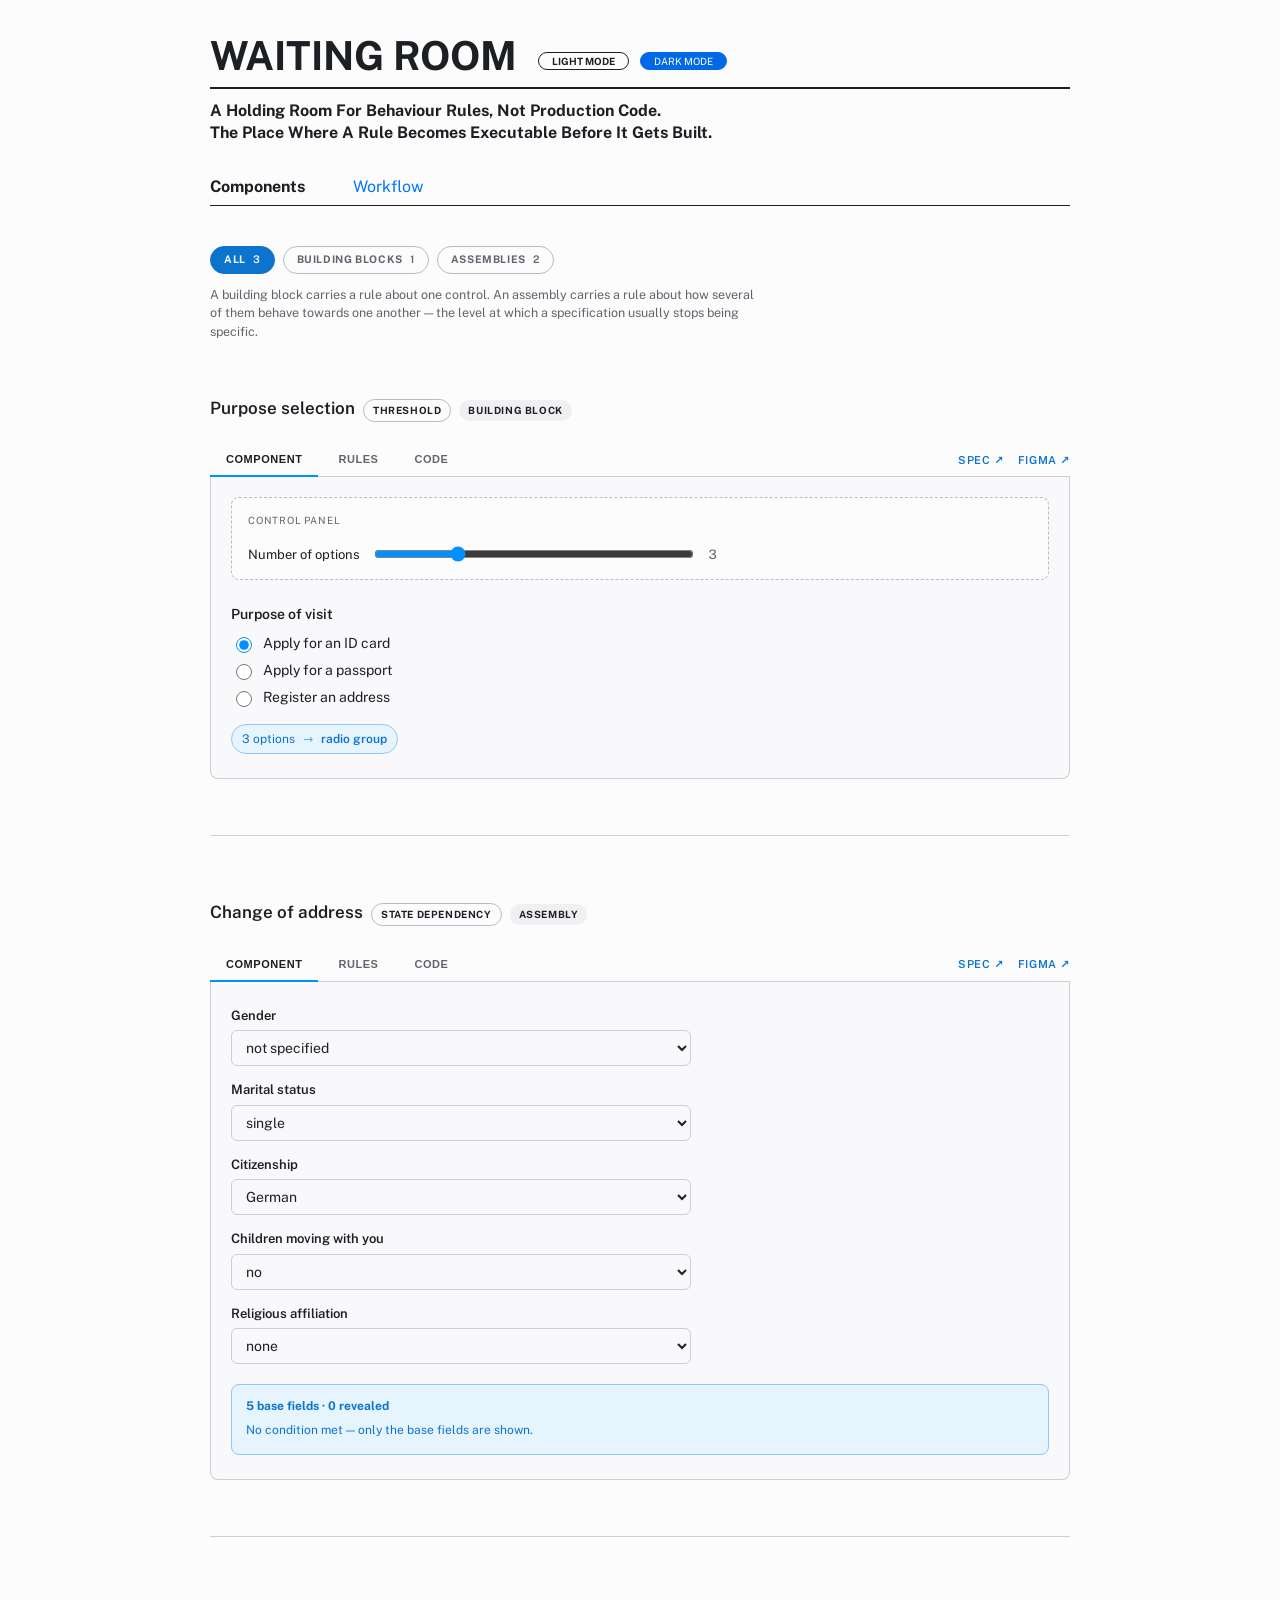
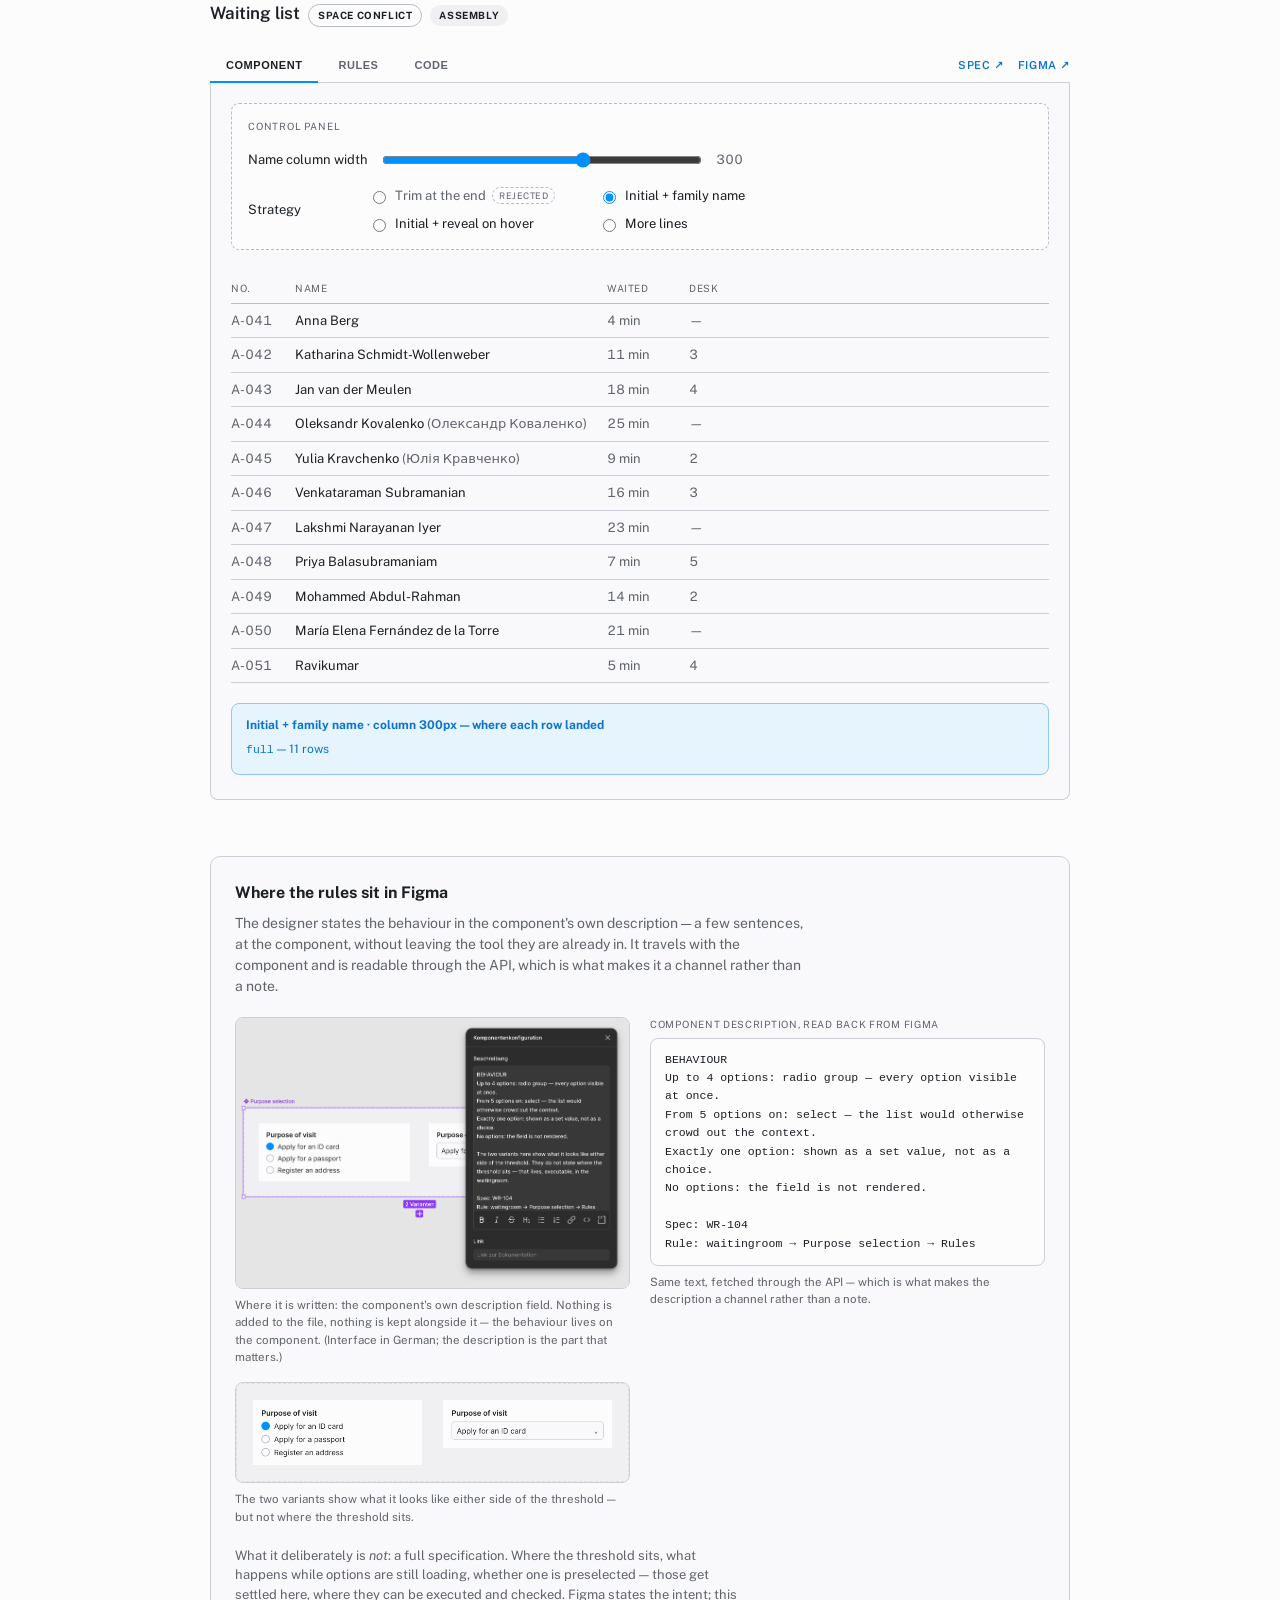
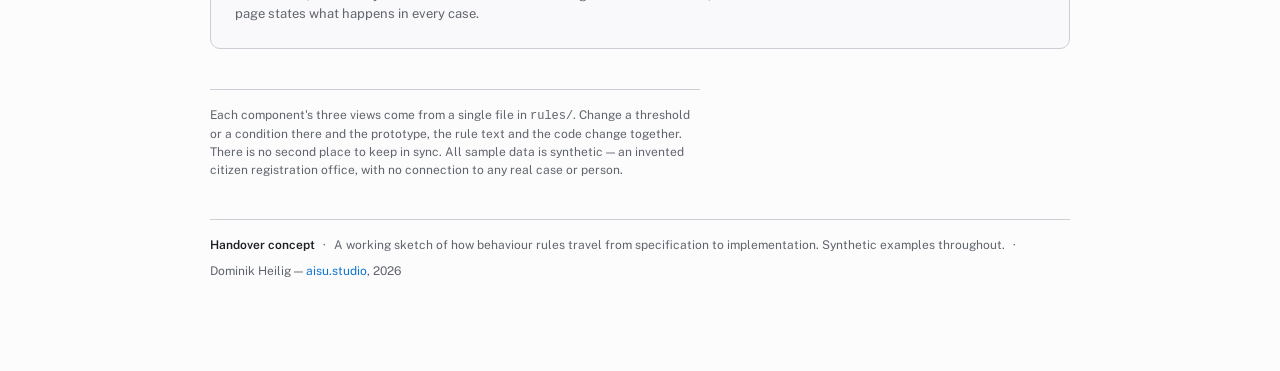
==== commit a16d6028: "Build the header to the Figma frame, and fix what the spec step claimed Header ------ Taken from "Wa" ====
--- a/index.html
+++ b/index.html
@@ -4,6 +4,9 @@
 <meta charset="utf-8">
 <meta name="viewport" content="width=device-width, initial-scale=1">
 <title>waitingroom</title>
+<link rel="preconnect" href="https://fonts.googleapis.com">
+<link rel="preconnect" href="https://fonts.gstatic.com" crossorigin>
+<link rel="stylesheet" href="https://fonts.googleapis.com/css2?family=Public+Sans:wght@400;700&display=swap">
 <link rel="stylesheet" href="waitingroom.css">
 </head>
 <body>
@@ -110,8 +113,8 @@
 wireModeControl(document.querySelector('.wr-mode'));
 
 /* Two sources per component, because they answer different questions: the spec
-   says what has to be possible, Figma says what it looks like. Neither states
-   the behaviour — that is what this page adds. */
+   says what is needed, in stories and acceptance criteria; Figma says what it
+   looks like. Neither states the behaviour — that is what this page adds. */
 const COMPONENTS = [
   {
     key: 'selection',
--- a/waitingroom.css
+++ b/waitingroom.css
@@ -122,7 +122,7 @@
   padding: 32px 24px 80px;
   background: var(--bg);
   color: var(--text);
-  font-family: -apple-system, BlinkMacSystemFont, 'Segoe UI', system-ui, sans-serif;
+  font-family: 'Public Sans', -apple-system, BlinkMacSystemFont, 'Segoe UI', system-ui, sans-serif;
   font-size: 14px;
   line-height: 1.5;
 }
@@ -130,115 +130,113 @@
 .wr-page { max-width: 860px; margin: 0 auto; }
 
 /* ============================================================================
-   Masthead
+   Masthead — built to "Waiting Room Header" (overgabe, node 7:83)
    ----------------------------------------------------------------------------
-   Rendered by header.js into both pages, so the two cannot disagree about it.
-
-   Flush left and asymmetric on purpose: bar, wordmark, subtitle, navigation
-   and every section below share one left edge. The rule across the top gives
-   that edge something to hang from — without it, text starting at the margin
-   reads as a default rather than as a placement.
+   Metrics taken from the frame: 40px wordmark, 2px rule, 16px claim over two
+   lines, 16px navigation, 1px rule. Rendered by header.js into both pages, so
+   the two cannot disagree about it.
+
+   The frame's black and white are read through the token layer instead of
+   being written in, which is what lets the same header hold in dark mode.
+   The two blues are the frame's own values.
    ========================================================================= */
 
-.wr-head { margin-bottom: 30px; }
-
-.wr-head-bar {
-  height: 5px;
-  background: var(--text);
-  margin-bottom: 14px;
-}
-
-.wr-head-top {
-  display: flex;
-  align-items: flex-start;
-  justify-content: space-between;
-  gap: 20px;
-}
+:root {
+  --head-blue-link: #0075ff;   /* frame: Workflow */
+  --head-blue-fill: #0069e5;   /* frame: the pill that is not the current mode */
+}
+
+.wr-head { margin-bottom: 40px; }
+
+/* Not a flex row: wordmark and pills sit in one line box, so the pills can be
+   aligned to the wordmark's baseline rather than to the top of its line. */
+.wr-head-top { display: block; }
 
 .wr-wordmark {
-  display: block;
-  margin: 0 0 0 -0.035em;   /* optical: a heavy cap stem sits inside its own
-                               side bearing and would otherwise hang right of
-                               everything beneath it */
-  font-size: clamp(32px, 6vw, 50px);
-  line-height: 0.92;
-  font-weight: 800;
-  letter-spacing: -0.035em;
+  display: inline;
+  margin: 0;
+  font-size: clamp(30px, 4.6vw, 40px);
+  line-height: 1.175;
+  font-weight: 700;
   text-transform: uppercase;
   color: var(--text);
   text-decoration: none;
 }
-.wr-wordmark:hover { color: var(--accent-text); }
+.wr-wordmark:hover { color: var(--head-blue-link); }
+
+/* The frame's two rules: 2px under the wordmark, 1px under the navigation. */
+.wr-rule { height: 1px; background: var(--text); margin: 6px 0 0; }
+.wr-rule-heavy { height: 2px; margin: 8px 0 0; }
 
 .wr-subtitle {
-  color: var(--text-muted);
-  margin: 13px 0 0;
-  max-width: 64ch;
-  font-size: 15px;
-  line-height: 1.45;
-}
+  margin: 11px 0 0;
+  color: var(--text);
+  font-size: 16px;
+  font-weight: 700;
+  line-height: 1.372;
+  text-transform: capitalize;   /* as in the frame: the text is written as a
+                                   sentence and cased by the style */
+}
+.wr-subtitle span { display: block; }
 
 /* ---- Colour mode ----
    Two named states rather than one button labelled with the other mode: the
    old control read "Dark" and it was not answerable, from looking at it,
-   whether that was the state or the action. */
-.wr-mode {
-  display: inline-flex;
-  flex: none;
-  border: 1px solid var(--border);
-}
+   whether that was the state or the action.
+
+   The frame draws the current mode as an outlined bold pill and the other one
+   filled — so the filled pill is the one you press. */
+/* An inline-block with overflow:hidden has its baseline at its bottom margin
+   edge. That anchor is what puts the pills' underside exactly on the
+   wordmark's baseline — and it keeps holding when the wordmark scales down on
+   a narrow viewport, which a fixed offset would not. The zeroed font-size and
+   line-height remove the strut that would otherwise sit under the pills. */
+.wr-mode-anchor {
+  display: inline-block;
+  overflow: hidden;
+  vertical-align: baseline;
+  margin-left: 21px;
+  font-size: 0;
+  line-height: 0;
+}
+.wr-mode { display: flex; gap: 11px; }
 .wr-mode-btn {
   appearance: none;
-  border: 0;
+  border: 1px solid var(--text);
+  border-radius: 10px;
   background: transparent;
-  color: var(--text-muted);
+  color: var(--text);
   font: inherit;
   font-size: 10px;
-  font-weight: 700;
+  font-weight: 400;
+  line-height: 16.5px;
   text-transform: uppercase;
-  letter-spacing: .1em;
-  padding: 7px 11px;
+  padding: 0 13px;
   cursor: pointer;
 }
-.wr-mode-btn + .wr-mode-btn { border-left: 1px solid var(--border); }
-.wr-mode-btn:hover { color: var(--text); }
-.wr-mode-btn[aria-pressed='true'] { background: var(--text); color: var(--bg); }
+.wr-mode-btn[aria-pressed='false'] {
+  background: var(--head-blue-fill);
+  border-color: var(--head-blue-fill);
+  color: #fff;
+}
+.wr-mode-btn[aria-pressed='true'] { font-weight: 700; }
+.wr-mode-btn:hover { opacity: .85; }
 
 /* ---- Page navigation ----
    Under the title rather than in a corner: with two pages the second is
-   otherwise found by accident, and the flow page is half the argument.
-   The marker sits on the rule, so the current page hangs from it. */
-.wr-nav {
-  display: flex;
-  margin: 26px 0 0;
-  border-top: 1px solid var(--border-strong);
-}
+   otherwise found by accident, and the workflow page is half the argument.
+   As in the frame, the page being read is bold and black; the other reads as
+   the link it is. */
+.wr-nav { display: flex; flex-wrap: wrap; gap: 48px; margin: 31px 0 0; }
 .wr-nav-link {
-  display: flex;
-  align-items: baseline;
-  gap: 9px;
-  margin-top: -1px;
-  padding: 13px 26px 13px 0;
-  border-top: 3px solid transparent;
   text-decoration: none;
-  color: var(--text-muted);
-  font-size: 11px;
-  font-weight: 700;
-  text-transform: uppercase;
-  letter-spacing: .1em;
-}
-.wr-nav-num {
-  font-size: 10px;
-  font-weight: 600;
-  letter-spacing: .02em;
-  color: var(--text-muted);
-}
-.wr-nav-link:hover { color: var(--text); }
-.wr-nav-link[aria-current='page'] {
-  color: var(--text);
-  border-top-color: var(--accent-solid);
-}
-.wr-nav-link[aria-current='page'] .wr-nav-num { color: var(--accent-text); }
+  color: var(--head-blue-link);
+  font-size: 16px;
+  font-weight: 400;
+  text-transform: capitalize;
+}
+.wr-nav-link:hover { text-decoration: underline; }
+.wr-nav-link[aria-current='page'] { color: var(--text); font-weight: 700; }
 
 /* ---- Level filter ----
    These two used to be inert labels. They now filter, which is the only
@@ -250,21 +248,22 @@
   margin: 34px 0 0;
 }
 .wr-level-chip {
-  border: 1px solid var(--border);
+  border: 1.5px solid var(--border-strong);
+  border-radius: 999px;
   background: transparent;
   color: var(--text-muted);
-  padding: 6px 12px;
+  padding: 5px 13px;
   font: inherit;
-  font-size: 10px;
+  font-size: 10.5px;
   font-weight: 700;
   text-transform: uppercase;
-  letter-spacing: .09em;
+  letter-spacing: .06em;
   cursor: pointer;
 }
-.wr-level-chip:hover { color: var(--text); border-color: var(--border-strong); }
+.wr-level-chip:hover { color: var(--text); border-color: var(--text); }
 .wr-level-chip[aria-pressed='true'] {
-  background: var(--text);
-  border-color: var(--text);
+  background: var(--accent-text);
+  border-color: var(--accent-text);
   color: var(--bg);
 }
 /* Set apart by size and weight, not by fading it: at 10px an opacity step
@@ -310,18 +309,23 @@
 
 /* ---- Control panel ---- */
 .wr-console {
+  display: grid;
+  gap: 16px;                      /* two controls stacked with no gap read as
+                                     one control with a stray second row */
   border: 1px dashed var(--border-strong);
   border-radius: 8px;
-  padding: 14px 16px;
+  padding: 15px 16px;
   margin-bottom: 20px;
   background: var(--bg);
 }
 .wr-console-title {
   font-size: 10px; text-transform: uppercase; letter-spacing: .08em;
-  color: var(--text-muted); margin: 0 0 10px;
-}
-.wr-control { display: flex; align-items: center; gap: 12px; }
-.wr-control label { font-size: 13px; min-width: 100px; }
+  color: var(--text-muted); margin: 0;
+}
+.wr-control { display: flex; align-items: center; gap: 12px; flex-wrap: wrap; }
+/* Direct child only: a choice item is itself a label, and the shared minimum
+   width was being applied to each option as well. */
+.wr-control > label { font-size: 13px; min-width: 108px; }
 .wr-control input[type='range'] { flex: 1; accent-color: var(--accent-solid); max-width: 320px; }
 .wr-control output {
   font-variant-numeric: tabular-nums; font-size: 13px; min-width: 2.5em;
@@ -424,17 +428,17 @@
 
 .wr-component-head { display: flex; align-items: baseline; gap: 8px; flex-wrap: wrap; margin: 30px 0 12px; }
 .wr-kind, .wr-level-tag {
-  font-size: 10px; font-weight: 700; text-transform: uppercase; letter-spacing: .08em;
-  padding: 3px 8px; white-space: nowrap;
+  font-size: 10px; font-weight: 700; text-transform: uppercase; letter-spacing: .06em;
+  padding: 3px 9px; border-radius: 999px; white-space: nowrap;
 }
 /* The rule type is the sharper of the two labels, so it carries the outline;
    the level is context and stays quiet. */
 .wr-kind {
-  color: var(--text-muted);
-  border: 1px solid var(--border);
+  color: var(--text);
+  border: 1px solid var(--border-strong);
 }
 .wr-level-tag {
-  color: var(--text-muted);
+  color: var(--text);
   background: var(--surface-sunk);
 }
 
@@ -623,23 +627,30 @@
 
 /* Status is stated everywhere, because a process diagram that does not
    distinguish what runs from what is intended reads as a promise. */
+/* Set in the text colour, not a lighter one. At 10px uppercase, muted grey on
+   white was reading as disabled — and these chips carry the one thing the flow
+   page has to be unambiguous about: what exists and what does not.
+   The states are told apart by border and fill, never by fading the label. */
 .wr-status {
-  font-size: 10px; text-transform: uppercase; letter-spacing: .06em;
+  font-size: 10px; font-weight: 600; text-transform: uppercase; letter-spacing: .06em;
   border-radius: 999px; padding: 3px 9px; white-space: nowrap;
-  border: 1px solid var(--border); color: var(--text-muted);
+  border: 1px solid var(--border-strong); color: var(--text);
 }
 .wr-status-built   { border-color: var(--accent-border); color: var(--accent-text); background: var(--accent-bg); }
-.wr-status-planned { border-style: dashed; }
-.wr-status-manual  { border-style: dashed; }
-.wr-status-next    { border-color: var(--border-strong); }
-.wr-status-theirs  { opacity: .8; }
+.wr-status-planned { border-style: dashed; background: var(--surface-sunk); }
+.wr-status-manual  { border-style: dashed; background: var(--surface-sunk); }
+.wr-status-next    { border-color: var(--text); }
+.wr-status-theirs  { background: var(--surface-sunk); }
 
 .wr-payoff { margin: 0; padding-left: 20px; }
 .wr-payoff li { margin-bottom: 12px; max-width: 62ch; }
 
 
 /* ---- Strategy choice in the control panel ---- */
-.wr-choice { display: flex; gap: 14px; flex-wrap: wrap; }
+/* Two columns rather than one long line: four options side by side sit too
+   close to compare, and the rejected one loses the space its tag needs. */
+.wr-choice { display: grid; grid-template-columns: repeat(2, minmax(0, 210px)); gap: 9px 20px; }
+@media (max-width: 620px) { .wr-choice { grid-template-columns: 1fr; } }
 .wr-choice-item { display: flex; align-items: center; gap: 6px; font-size: 13px; cursor: pointer; }
 .wr-choice-item input { accent-color: var(--accent-solid); }
 .wr-choice-rejected span:first-of-type { color: var(--text-muted); }
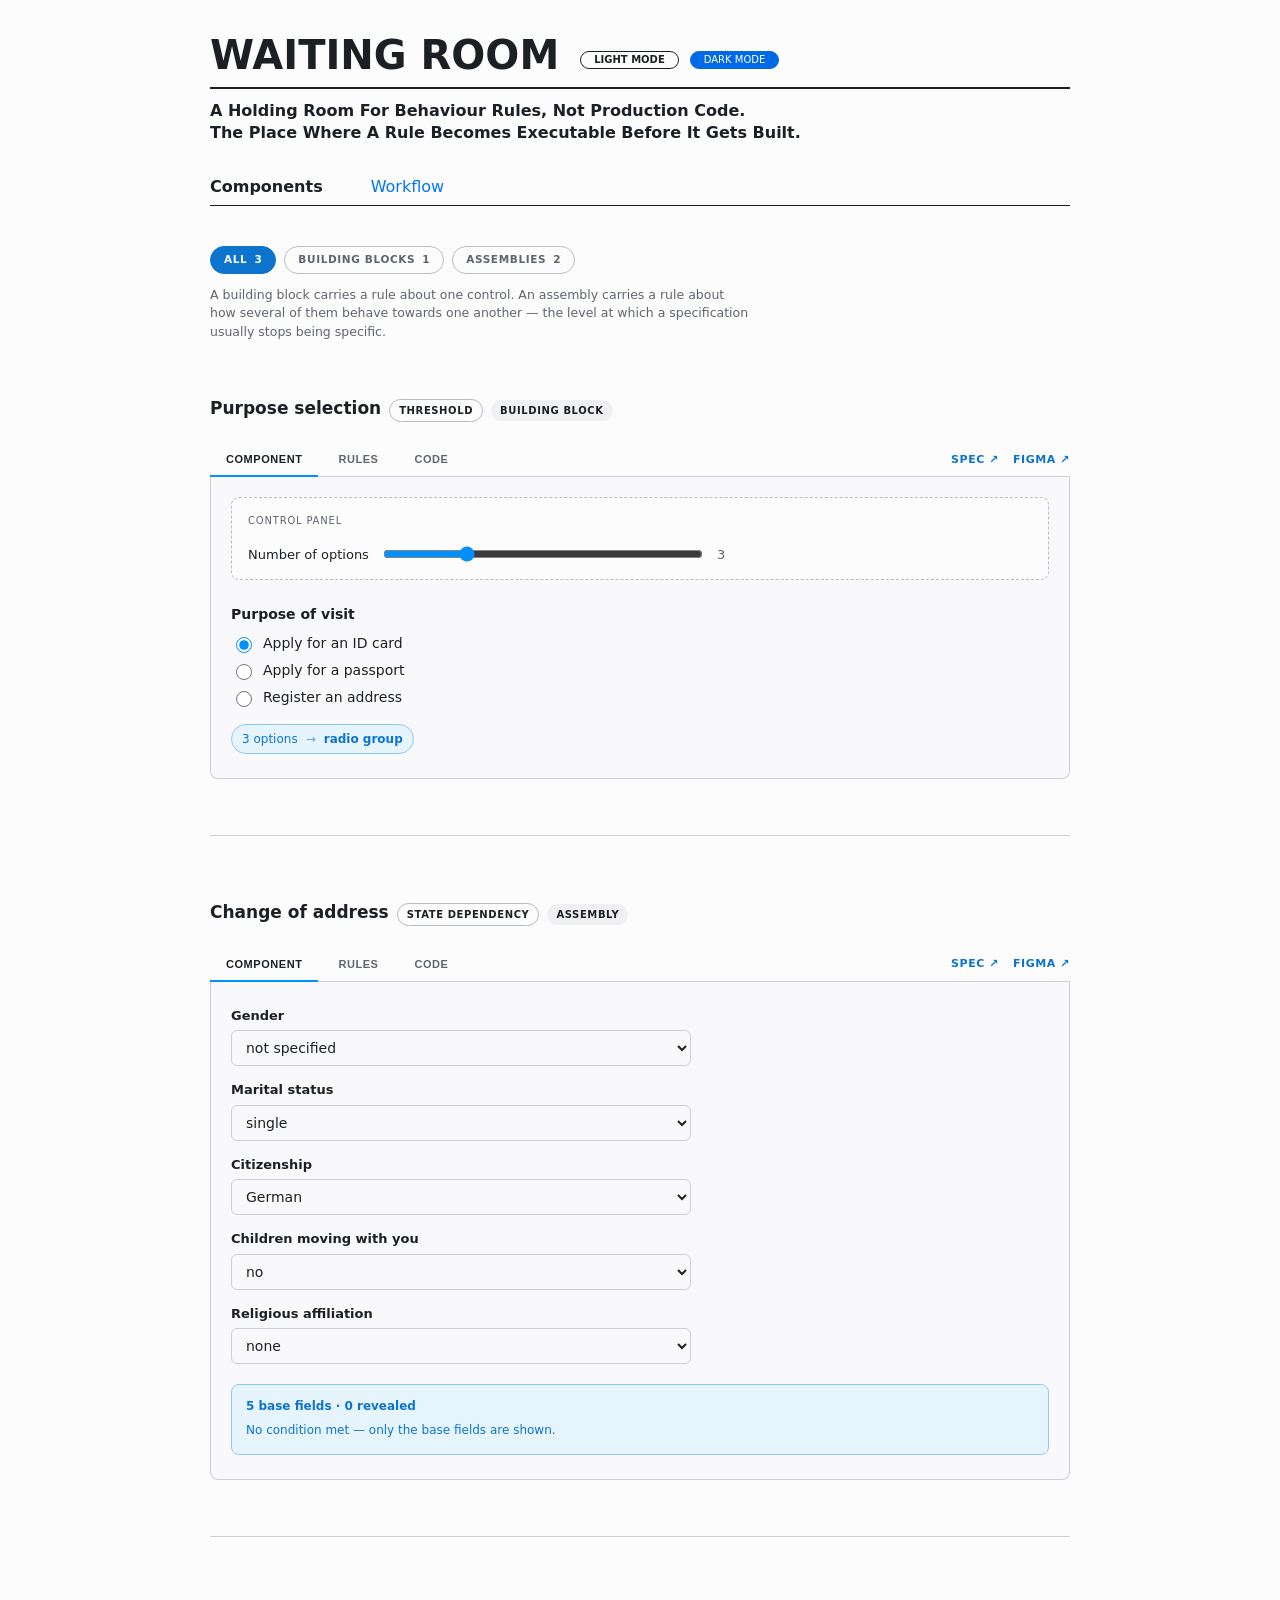
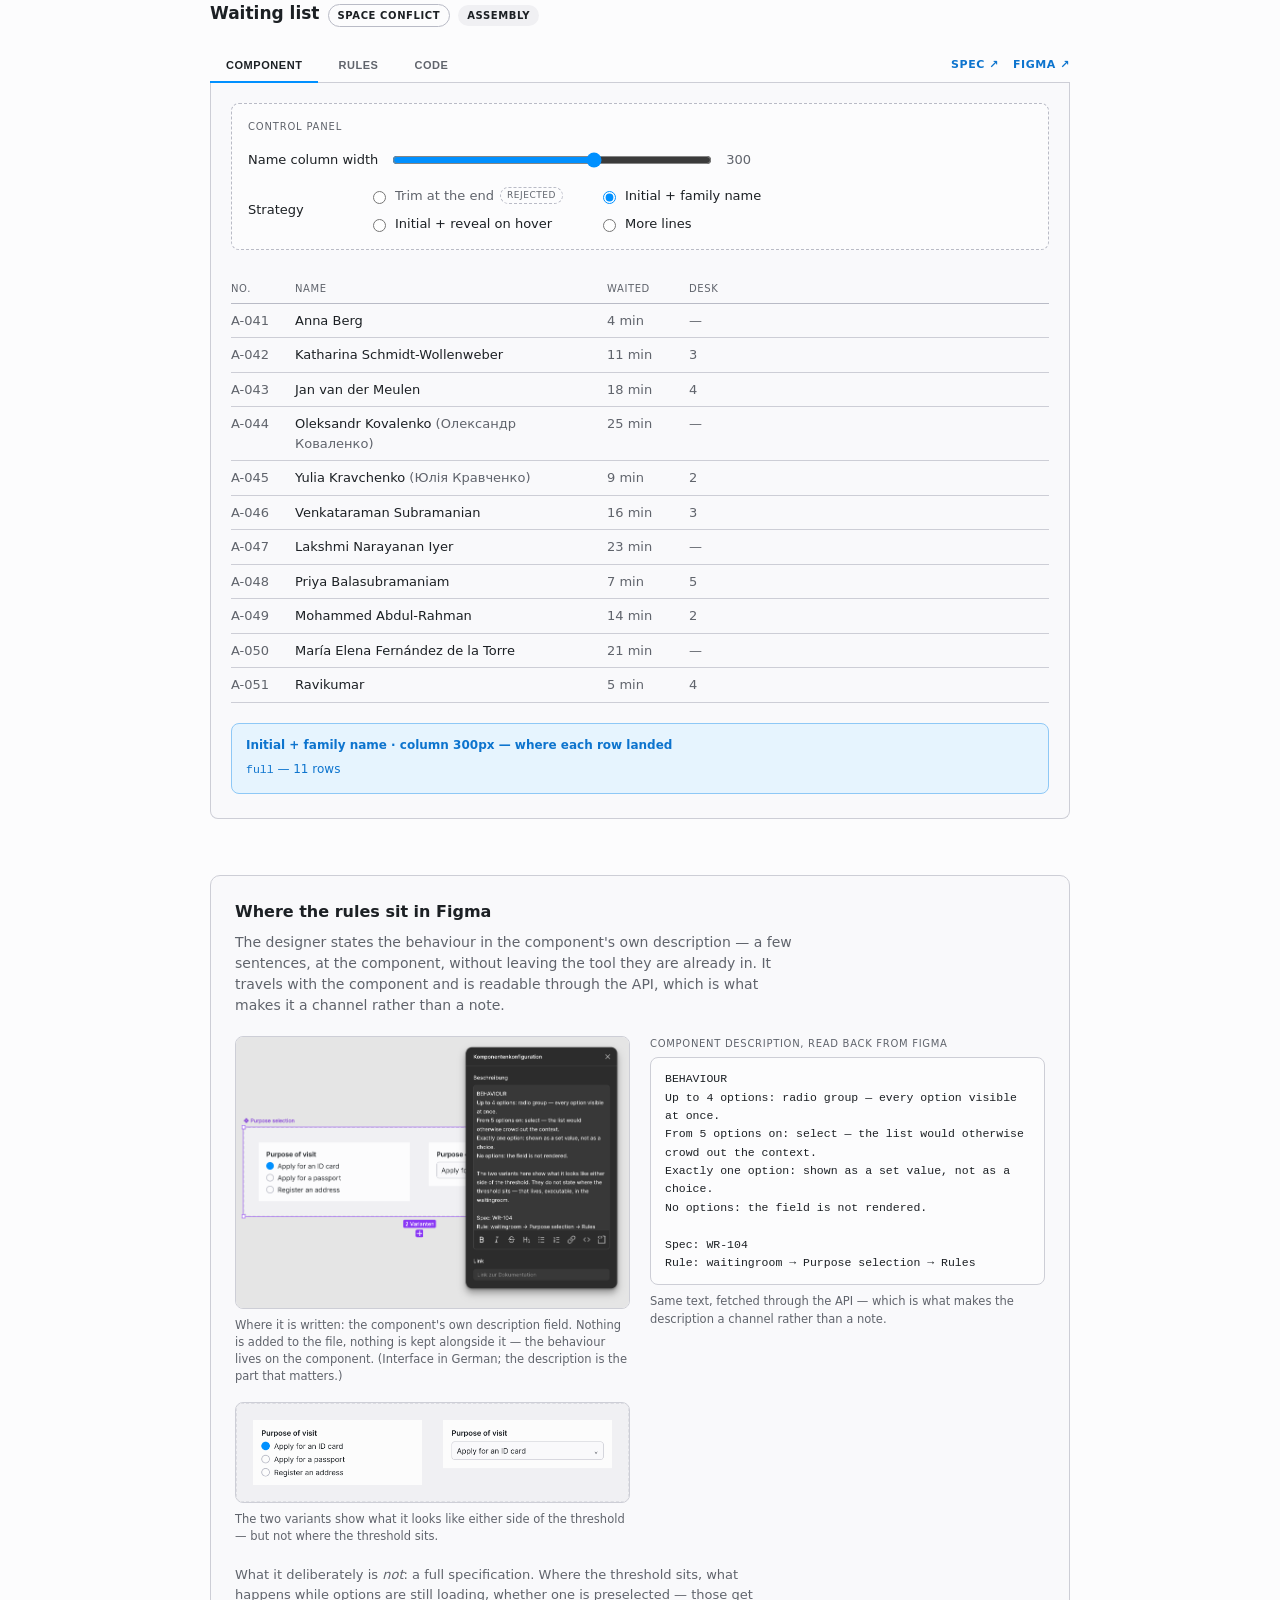
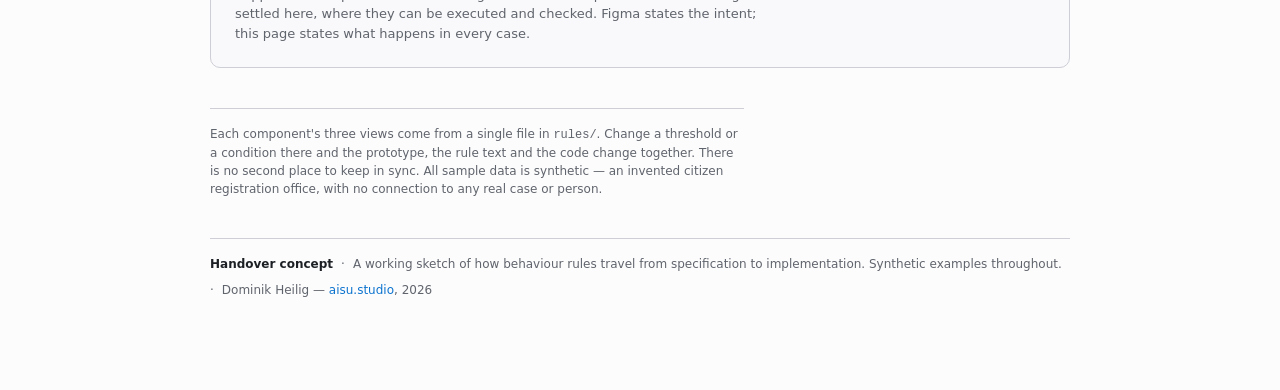
==== commit 4f772e80: "Keep the page's own typeface The frame is set in Public Sans. Sizes, weights and spacing stay the fr" ====
--- a/index.html
+++ b/index.html
@@ -4,9 +4,6 @@
 <meta charset="utf-8">
 <meta name="viewport" content="width=device-width, initial-scale=1">
 <title>waitingroom</title>
-<link rel="preconnect" href="https://fonts.googleapis.com">
-<link rel="preconnect" href="https://fonts.gstatic.com" crossorigin>
-<link rel="stylesheet" href="https://fonts.googleapis.com/css2?family=Public+Sans:wght@400;700&display=swap">
 <link rel="stylesheet" href="waitingroom.css">
 </head>
 <body>
--- a/waitingroom.css
+++ b/waitingroom.css
@@ -122,7 +122,7 @@
   padding: 32px 24px 80px;
   background: var(--bg);
   color: var(--text);
-  font-family: 'Public Sans', -apple-system, BlinkMacSystemFont, 'Segoe UI', system-ui, sans-serif;
+  font-family: -apple-system, BlinkMacSystemFont, 'Segoe UI', system-ui, sans-serif;
   font-size: 14px;
   line-height: 1.5;
 }
@@ -135,6 +135,11 @@
    Metrics taken from the frame: 40px wordmark, 2px rule, 16px claim over two
    lines, 16px navigation, 1px rule. Rendered by header.js into both pages, so
    the two cannot disagree about it.
+
+   The frame is set in Public Sans; this keeps the system stack the rest of the
+   page already uses. Sizes, weights and spacing are the frame's — only the
+   face differs, which also means no external font request from a page that
+   gets shown to a regulated shop.
 
    The frame's black and white are read through the token layer instead of
    being written in, which is what lets the same header hold in dark mode.
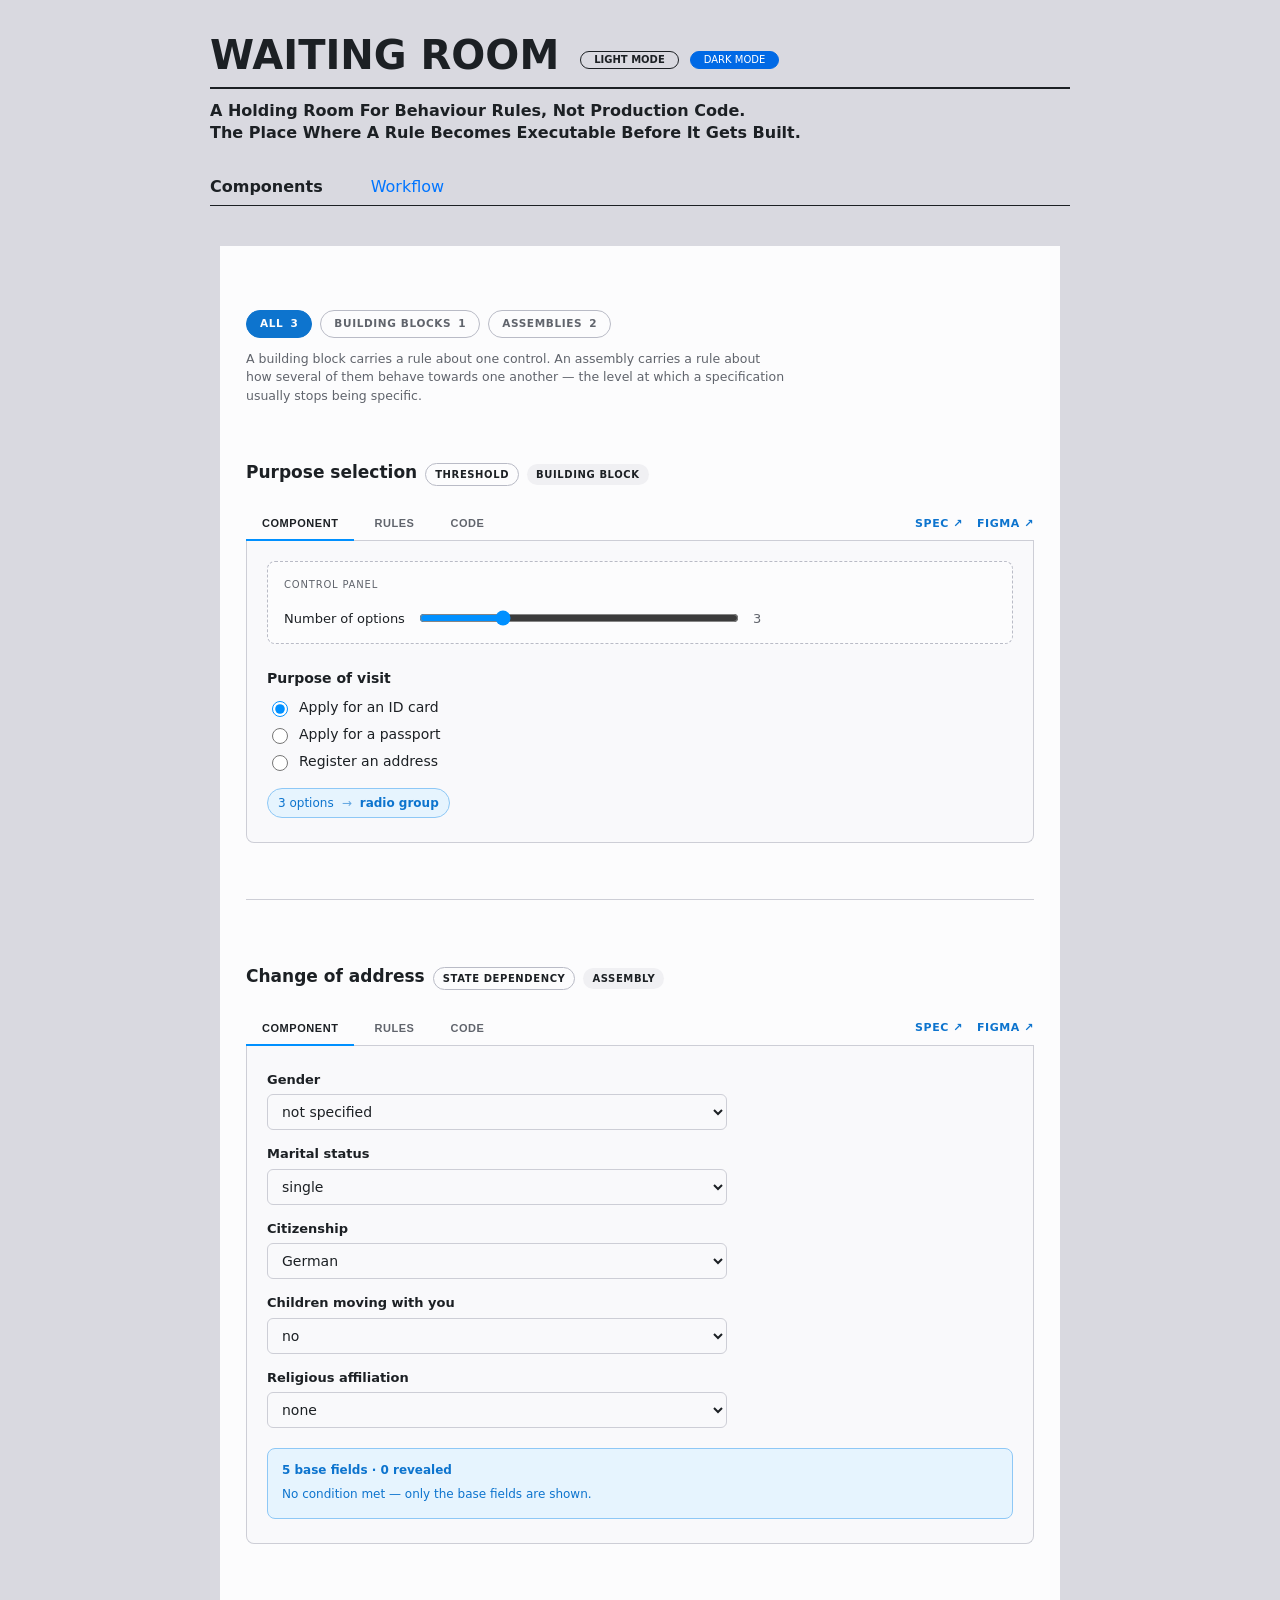
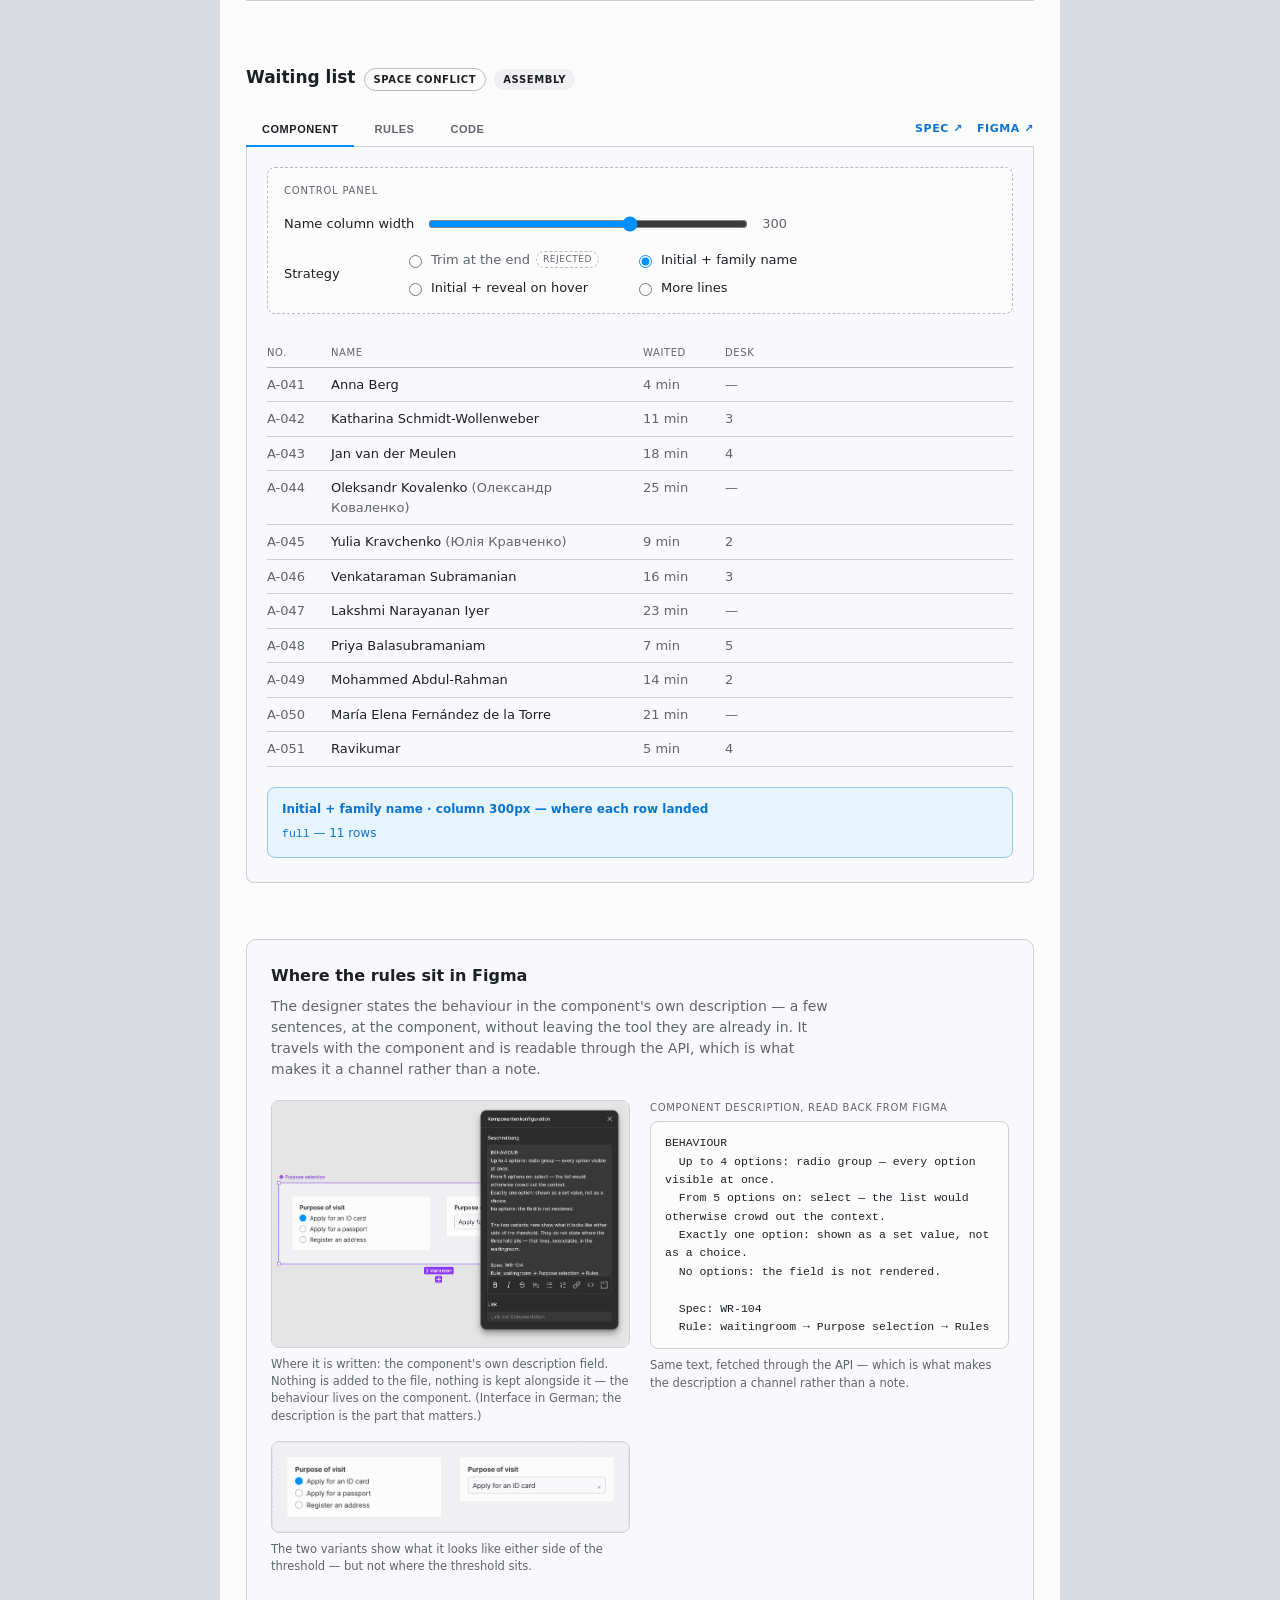
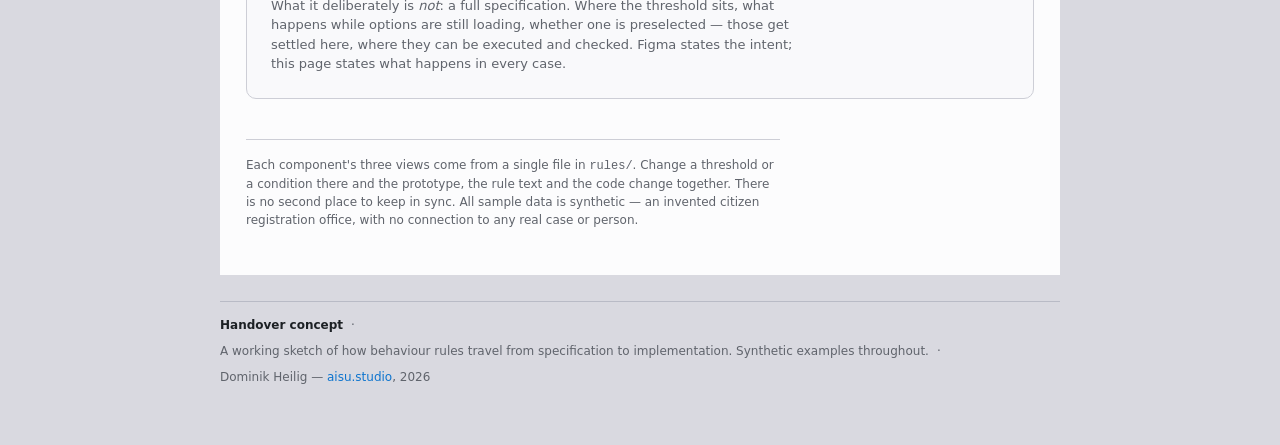
==== commit 4669e9e6: "Put the work on a sheet, on the frame's grey ground The frame sets the masthead on grey and the cont" ====
--- a/index.html
+++ b/index.html
@@ -11,77 +11,80 @@
 
   <header id="site-header"></header>
 
-  <div id="levels"></div>
-
-  <div id="components"></div>
-
-  <!-- ----------------------------------------- Where the rules sit in Figma -->
-  <section class="wr-origin">
-    <h2 class="wr-origin-title">Where the rules sit in Figma</h2>
-    <p class="wr-origin-lead">
-      The designer states the behaviour in the component's own description — a few
-      sentences, at the component, without leaving the tool they are already in. It
-      travels with the component and is readable through the API, which is what makes
-      it a channel rather than a note.
+  <main class="wr-canvas">
+
+    <div id="levels"></div>
+
+    <div id="components"></div>
+
+    <!-- ----------------------------------------- Where the rules sit in Figma -->
+    <section class="wr-origin">
+      <h2 class="wr-origin-title">Where the rules sit in Figma</h2>
+      <p class="wr-origin-lead">
+        The designer states the behaviour in the component's own description — a few
+        sentences, at the component, without leaving the tool they are already in. It
+        travels with the component and is readable through the API, which is what makes
+        it a channel rather than a note.
+      </p>
+
+      <div class="wr-origin-split">
+        <div>
+          <figure class="wr-origin-figure">
+            <img src="assets/figma-description-panel.png"
+                 alt="Figma with the Purpose selection component on the canvas and the component configuration panel open beside it, the behaviour typed into the description field."
+                 onerror="this.closest('figure').remove()">
+            <figcaption>
+              Where it is written: the component's own description field. Nothing is added
+              to the file, nothing is kept alongside it — the behaviour lives on the
+              component. (Interface in German; the description is the part that matters.)
+            </figcaption>
+          </figure>
+
+          <figure class="wr-origin-figure wr-origin-figure-second">
+            <img src="assets/purpose-selection-figma.png"
+                 alt="The Purpose selection component set, showing its two variants side by side: a radio group with three options, and a select."
+                 onerror="this.closest('figure').remove()">
+            <figcaption>
+              The two variants show what it looks like either side of the threshold — but
+              not where the threshold sits.
+            </figcaption>
+          </figure>
+        </div>
+
+        <div class="wr-origin-desc">
+          <p class="wr-origin-caption">Component description, read back from Figma</p>
+          <pre class="wr-origin-quote">BEHAVIOUR
+  Up to 4 options: radio group — every option visible at once.
+  From 5 options on: select — the list would otherwise crowd out the context.
+  Exactly one option: shown as a set value, not as a choice.
+  No options: the field is not rendered.
+
+  Spec: WR-104
+  Rule: waitingroom → Purpose selection → Rules</pre>
+          <p class="wr-origin-caption wr-origin-caption-foot">
+            Same text, fetched through the API — which is what makes the description a
+            channel rather than a note.
+          </p>
+        </div>
+      </div>
+
+      <p class="wr-origin-foot">
+        What it deliberately is <em>not</em>: a full specification. Where the threshold
+        sits, what happens while options are still loading, whether one is preselected —
+        those get settled here, where they can be executed and checked. Figma states the
+        intent; this page states what happens in every case.
+      </p>
+    </section>
+
+    <p class="wr-foot">
+      Each component's three views come from a single file in <code>rules/</code>.
+      Change a threshold or a condition there and the prototype, the rule text and the
+      code change together. There is no second place to keep in sync. All sample data is
+      synthetic — an invented citizen registration office, with no connection to any real
+      case or person.
     </p>
 
-    <div class="wr-origin-split">
-      <div>
-        <figure class="wr-origin-figure">
-          <img src="assets/figma-description-panel.png"
-               alt="Figma with the Purpose selection component on the canvas and the component configuration panel open beside it, the behaviour typed into the description field."
-               onerror="this.closest('figure').remove()">
-          <figcaption>
-            Where it is written: the component's own description field. Nothing is added
-            to the file, nothing is kept alongside it — the behaviour lives on the
-            component. (Interface in German; the description is the part that matters.)
-          </figcaption>
-        </figure>
-
-        <figure class="wr-origin-figure wr-origin-figure-second">
-          <img src="assets/purpose-selection-figma.png"
-               alt="The Purpose selection component set, showing its two variants side by side: a radio group with three options, and a select."
-               onerror="this.closest('figure').remove()">
-          <figcaption>
-            The two variants show what it looks like either side of the threshold — but
-            not where the threshold sits.
-          </figcaption>
-        </figure>
-      </div>
-
-      <div class="wr-origin-desc">
-        <p class="wr-origin-caption">Component description, read back from Figma</p>
-        <pre class="wr-origin-quote">BEHAVIOUR
-Up to 4 options: radio group — every option visible at once.
-From 5 options on: select — the list would otherwise crowd out the context.
-Exactly one option: shown as a set value, not as a choice.
-No options: the field is not rendered.
-
-Spec: WR-104
-Rule: waitingroom → Purpose selection → Rules</pre>
-        <p class="wr-origin-caption wr-origin-caption-foot">
-          Same text, fetched through the API — which is what makes the description a
-          channel rather than a note.
-        </p>
-      </div>
-    </div>
-
-    <p class="wr-origin-foot">
-      What it deliberately is <em>not</em>: a full specification. Where the threshold
-      sits, what happens while options are still loading, whether one is preselected —
-      those get settled here, where they can be executed and checked. Figma states the
-      intent; this page states what happens in every case.
-    </p>
-  </section>
-
-  <p class="wr-foot">
-    Each component's three views come from a single file in <code>rules/</code>.
-    Change a threshold or a condition there and the prototype, the rule text and the
-    code change together. There is no second place to keep in sync. All sample data is
-    synthetic — an invented citizen registration office, with no connection to any real
-    case or person.
-  </p>
-
+  </main>
 
   <p class="wr-signature">
     <strong>Handover concept</strong>
--- a/waitingroom.css
+++ b/waitingroom.css
@@ -49,7 +49,8 @@
      Only this tier is repointed when the mode changes. Components never
      reach for a primitive — that would defeat the swap the whole structure
      exists to make possible. */
-  --bg:            var(--slate-1);
+  --ground:        var(--slate-6);   /* what the sheet lies on */
+  --bg:            var(--slate-1);   /* the sheet the work sits on */
   --surface:       var(--slate-2);
   --surface-sunk:  var(--slate-3);
   --border:        var(--slate-7);
@@ -100,6 +101,11 @@
 /* Dark mode: ONLY the semantic tier repoints.
    No primitive changes, no component variable is touched. */
 :root[data-theme='dark'] {
+  /* The ground is repointed rather than inherited: in light the sheet is the
+     brighter of the two, in dark it is the darker one, and only the semantic
+     tier knows that. */
+  --ground: var(--slate-3);
+
   --slate-1:  #111113;  --slate-2:  #18191b;  --slate-3:  #212225;
   --slate-4:  #272a2d;  --slate-5:  #2e3135;  --slate-6:  #363a3f;
   --slate-7:  #43484e;  --slate-8:  #5a6169;  --slate-9:  #696e77;
@@ -119,8 +125,8 @@
 
 body {
   margin: 0;
-  padding: 32px 24px 80px;
-  background: var(--bg);
+  padding: 32px 24px 60px;
+  background: var(--ground);
   color: var(--text);
   font-family: -apple-system, BlinkMacSystemFont, 'Segoe UI', system-ui, sans-serif;
   font-size: 14px;
@@ -152,6 +158,21 @@
 }
 
 .wr-head { margin-bottom: 40px; }
+
+/* The frame puts the masthead on the grey ground and the work on a white
+   sheet below it, inset a little from the rules above. The separation is the
+   point: the header states what this is, the sheet is what it does. */
+.wr-canvas {
+  display: block;
+  margin: 0 10px;
+  padding: 30px 26px 34px;
+  background: var(--bg);
+}
+@media (max-width: 620px) { .wr-canvas { margin: 0; padding: 22px 16px 26px; } }
+
+/* Outside the sheet, on the ground — it signs the work rather than being part
+   of it. */
+.wr-page > .wr-signature { margin: 26px 10px 0; padding-top: 14px; border-top-color: var(--border-strong); }
 
 /* Not a flex row: wordmark and pills sit in one line box, so the pills can be
    aligned to the wordmark's baseline rather than to the top of its line. */
@@ -701,7 +722,21 @@
 .wr-flow-page .wr-origin-title        { font-size: 19px; margin-bottom: 10px; }
 .wr-flow-page .wr-origin-foot         { font-size: 15px; line-height: 1.55; }
 .wr-flow-page .wr-page-heading        { font-size: 21px; }
-.wr-flow-page .wr-cond td             { padding: 10px 12px 10px 0; line-height: 1.5; }
+/* The table was still at workbench size while the prose around it had moved to
+   reading size, which made it look like small print appended to the argument.
+   It carries the argument. */
+.wr-flow-page .wr-cond                { font-size: 15px; }
+.wr-flow-page .wr-cond th             { font-size: 11px; padding-bottom: 8px; }
+.wr-flow-page .wr-cond td             { padding: 13px 14px 13px 0; line-height: 1.5; }
+.wr-flow-page .wr-cond-label          { font-size: 13.5px; margin-top: 3px; }
+.wr-flow-page .wr-cond code           { font-size: 14px; }
+.wr-flow-page .wr-status              { font-size: 11px; padding: 4px 10px; }
+/* The artefact names are the row's handle and should not wrap to three lines
+   while the status column holds a chip and empty space. */
+.wr-flow-page .wr-cond th:first-child,
+.wr-flow-page .wr-cond td:first-child { width: 27%; }
+.wr-flow-page .wr-cond th:last-child,
+.wr-flow-page .wr-cond td:last-child  { width: 1%; white-space: nowrap; }
 
 /* ---- Signature ---- */
 .wr-signature {
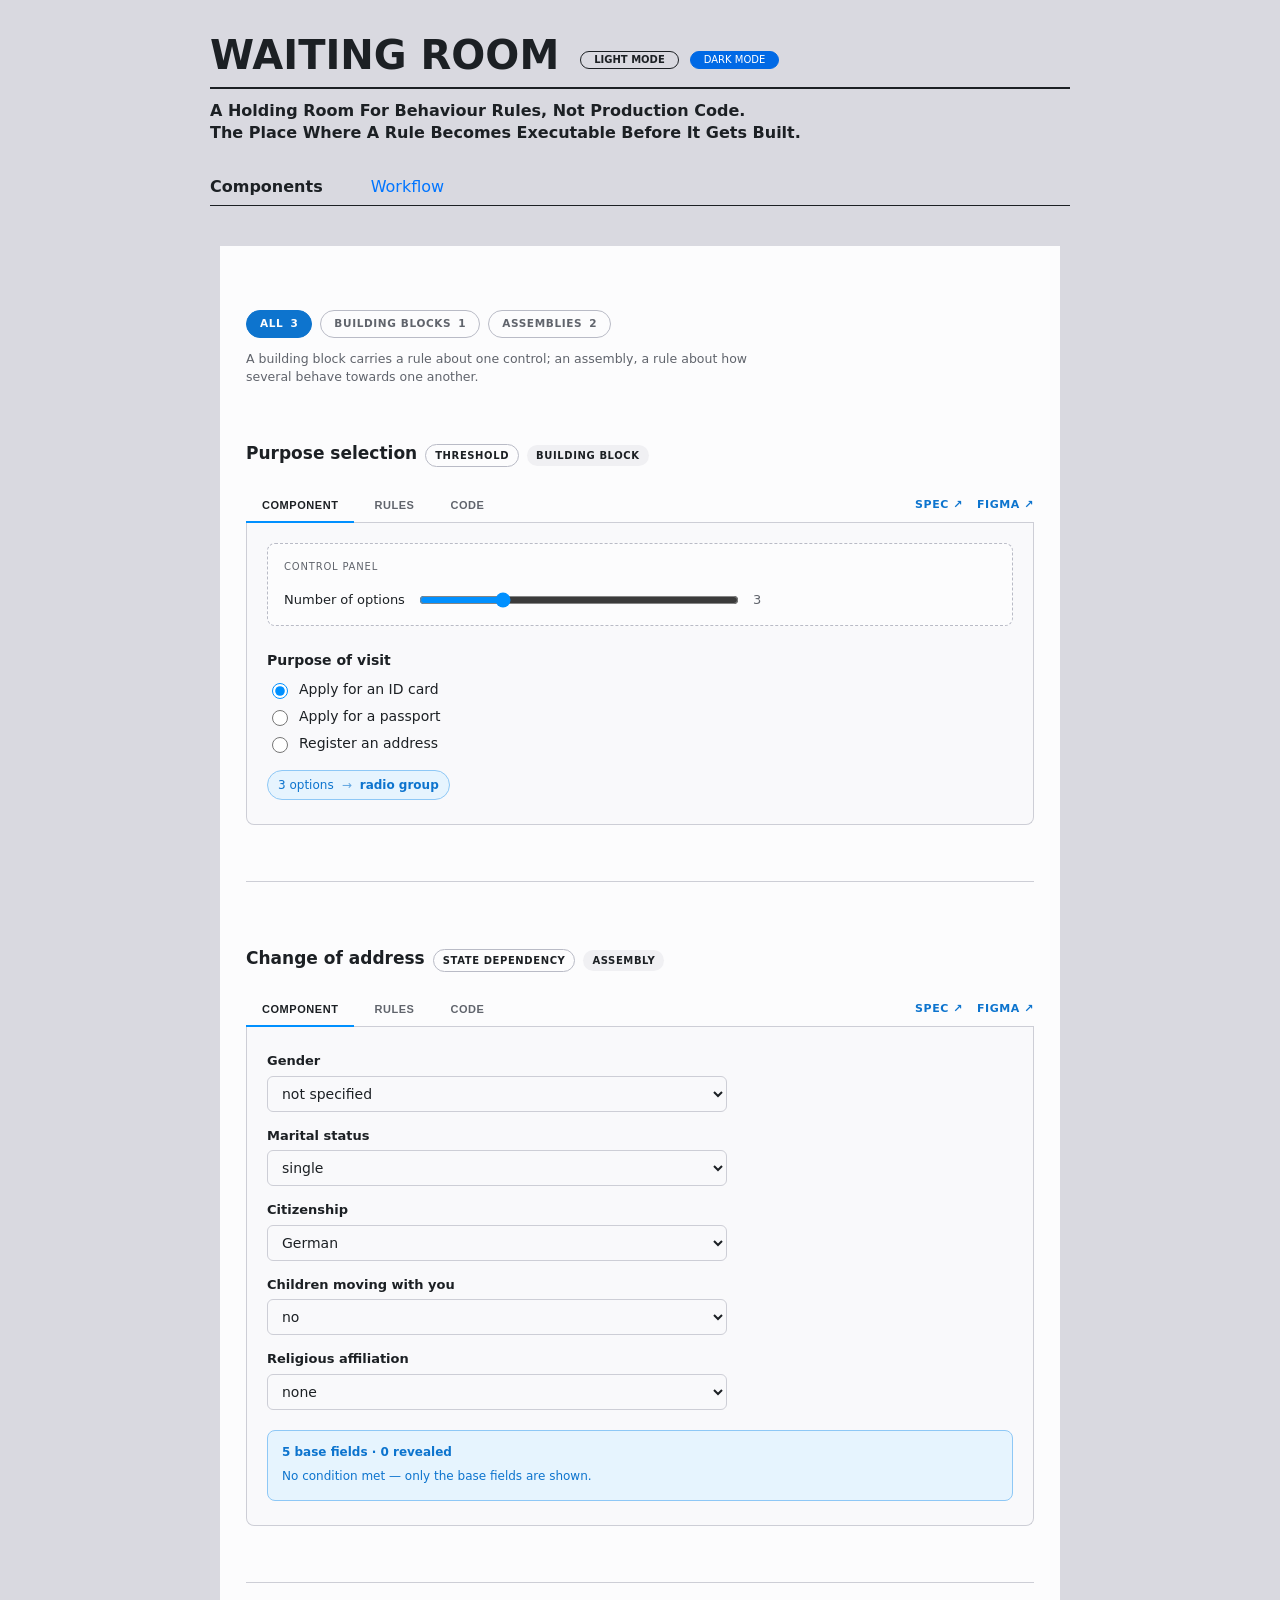
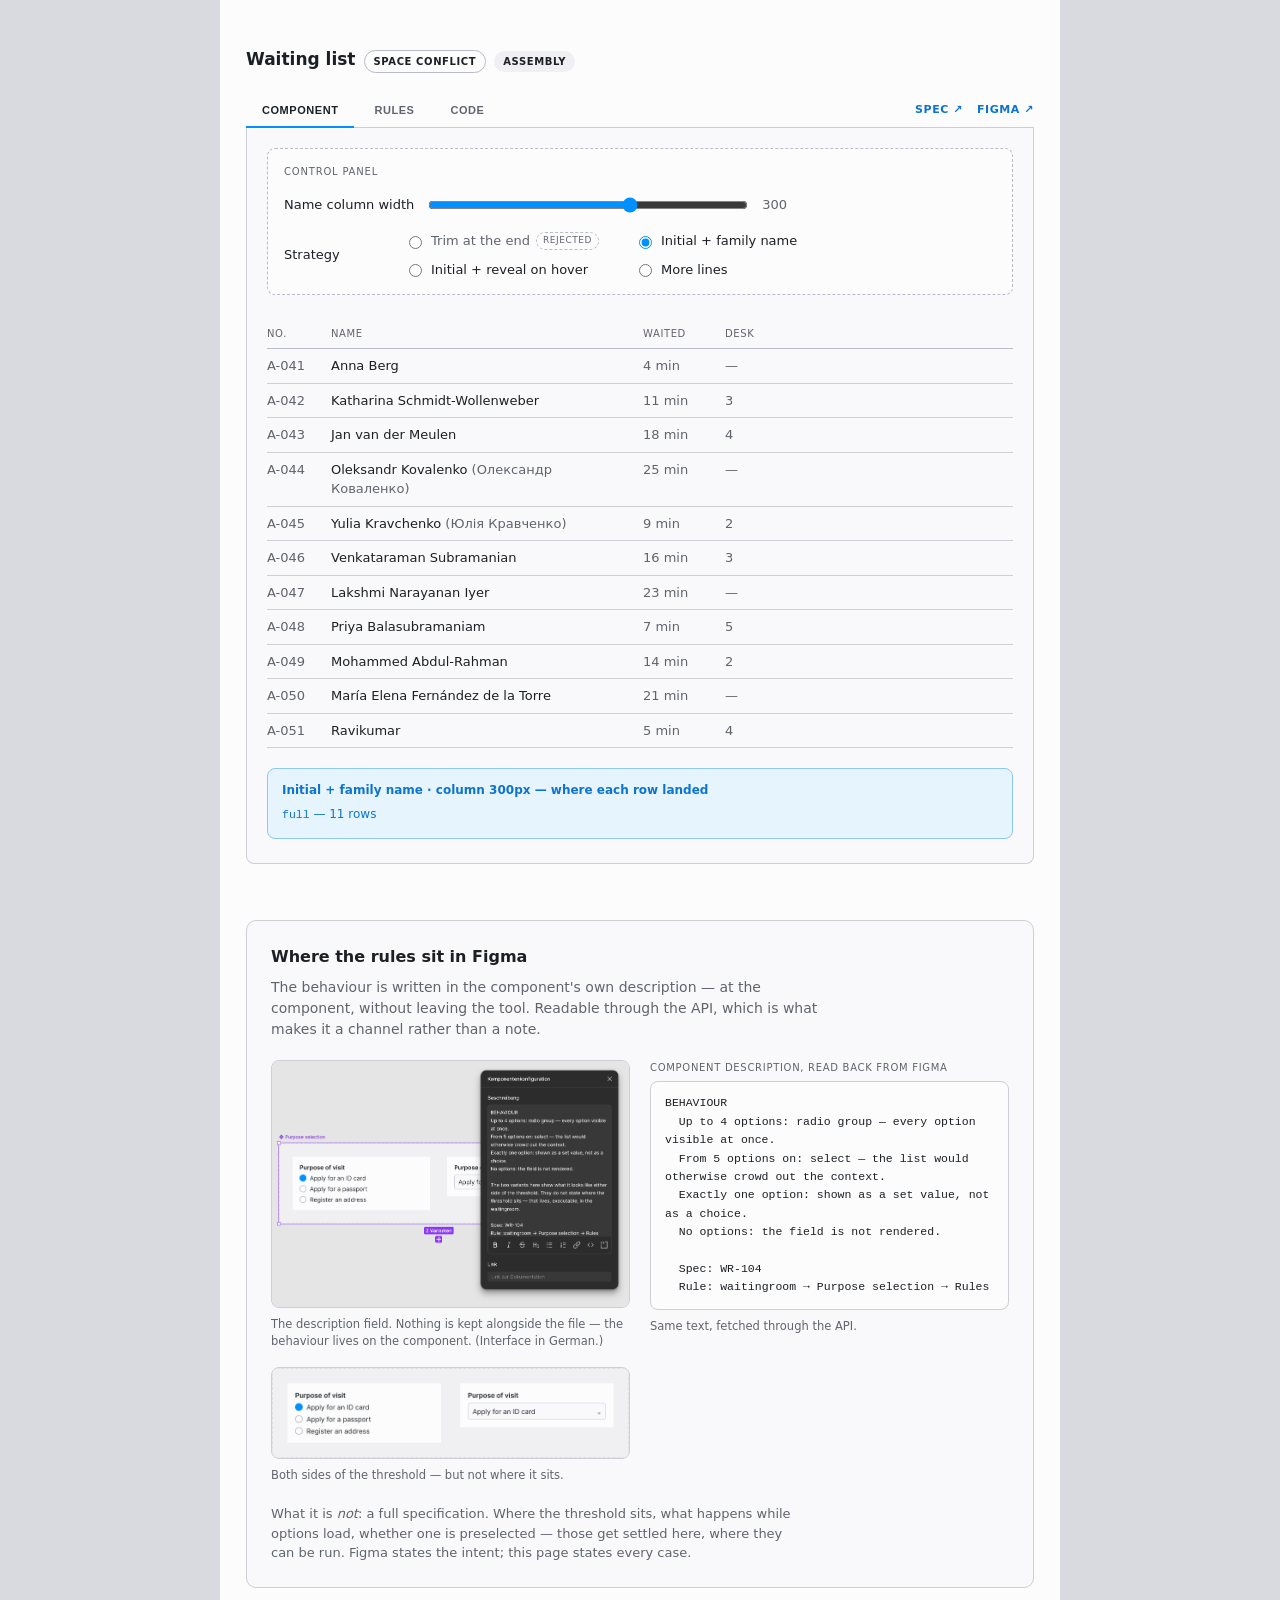
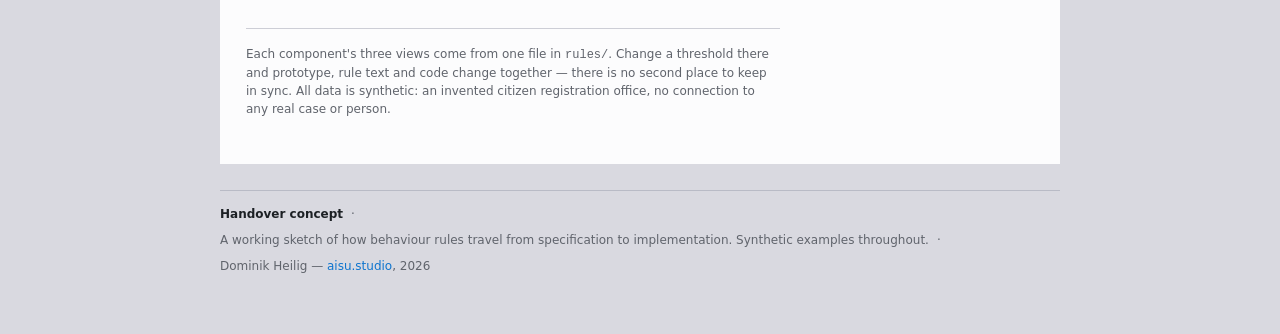
==== commit 0872c2d0: "Cut the prose back to something you can skim The workflow page read like an essay when it needs to s" ====
--- a/index.html
+++ b/index.html
@@ -21,10 +21,9 @@
     <section class="wr-origin">
       <h2 class="wr-origin-title">Where the rules sit in Figma</h2>
       <p class="wr-origin-lead">
-        The designer states the behaviour in the component's own description — a few
-        sentences, at the component, without leaving the tool they are already in. It
-        travels with the component and is readable through the API, which is what makes
-        it a channel rather than a note.
+        The behaviour is written in the component's own description — at the component,
+        without leaving the tool. Readable through the API, which is what makes it a
+        channel rather than a note.
       </p>
 
       <div class="wr-origin-split">
@@ -34,9 +33,8 @@
                  alt="Figma with the Purpose selection component on the canvas and the component configuration panel open beside it, the behaviour typed into the description field."
                  onerror="this.closest('figure').remove()">
             <figcaption>
-              Where it is written: the component's own description field. Nothing is added
-              to the file, nothing is kept alongside it — the behaviour lives on the
-              component. (Interface in German; the description is the part that matters.)
+              The description field. Nothing is kept alongside the file — the behaviour
+              lives on the component. (Interface in German.)
             </figcaption>
           </figure>
 
@@ -45,8 +43,7 @@
                  alt="The Purpose selection component set, showing its two variants side by side: a radio group with three options, and a select."
                  onerror="this.closest('figure').remove()">
             <figcaption>
-              The two variants show what it looks like either side of the threshold — but
-              not where the threshold sits.
+              Both sides of the threshold — but not where it sits.
             </figcaption>
           </figure>
         </div>
@@ -62,26 +59,23 @@
   Spec: WR-104
   Rule: waitingroom → Purpose selection → Rules</pre>
           <p class="wr-origin-caption wr-origin-caption-foot">
-            Same text, fetched through the API — which is what makes the description a
-            channel rather than a note.
+            Same text, fetched through the API.
           </p>
         </div>
       </div>
 
       <p class="wr-origin-foot">
-        What it deliberately is <em>not</em>: a full specification. Where the threshold
-        sits, what happens while options are still loading, whether one is preselected —
-        those get settled here, where they can be executed and checked. Figma states the
-        intent; this page states what happens in every case.
+        What it is <em>not</em>: a full specification. Where the threshold sits, what
+        happens while options load, whether one is preselected — those get settled here,
+        where they can be run. Figma states the intent; this page states every case.
       </p>
     </section>
 
     <p class="wr-foot">
-      Each component's three views come from a single file in <code>rules/</code>.
-      Change a threshold or a condition there and the prototype, the rule text and the
-      code change together. There is no second place to keep in sync. All sample data is
-      synthetic — an invented citizen registration office, with no connection to any real
-      case or person.
+      Each component's three views come from one file in <code>rules/</code>. Change a
+      threshold there and prototype, rule text and code change together — there is no
+      second place to keep in sync. All data is synthetic: an invented citizen
+      registration office, no connection to any real case or person.
     </p>
 
   </main>
@@ -214,9 +208,8 @@
 
   const note = document.createElement('p');
   note.className = 'wr-level-note';
-  note.textContent = 'A building block carries a rule about one control. An assembly '
-    + 'carries a rule about how several of them behave towards one another — the '
-    + 'level at which a specification usually stops being specific.';
+  note.textContent = 'A building block carries a rule about one control; an assembly, '
+    + 'a rule about how several behave towards one another.';
 
   const mount = document.getElementById('levels');
   mount.replaceChildren(bar, note);
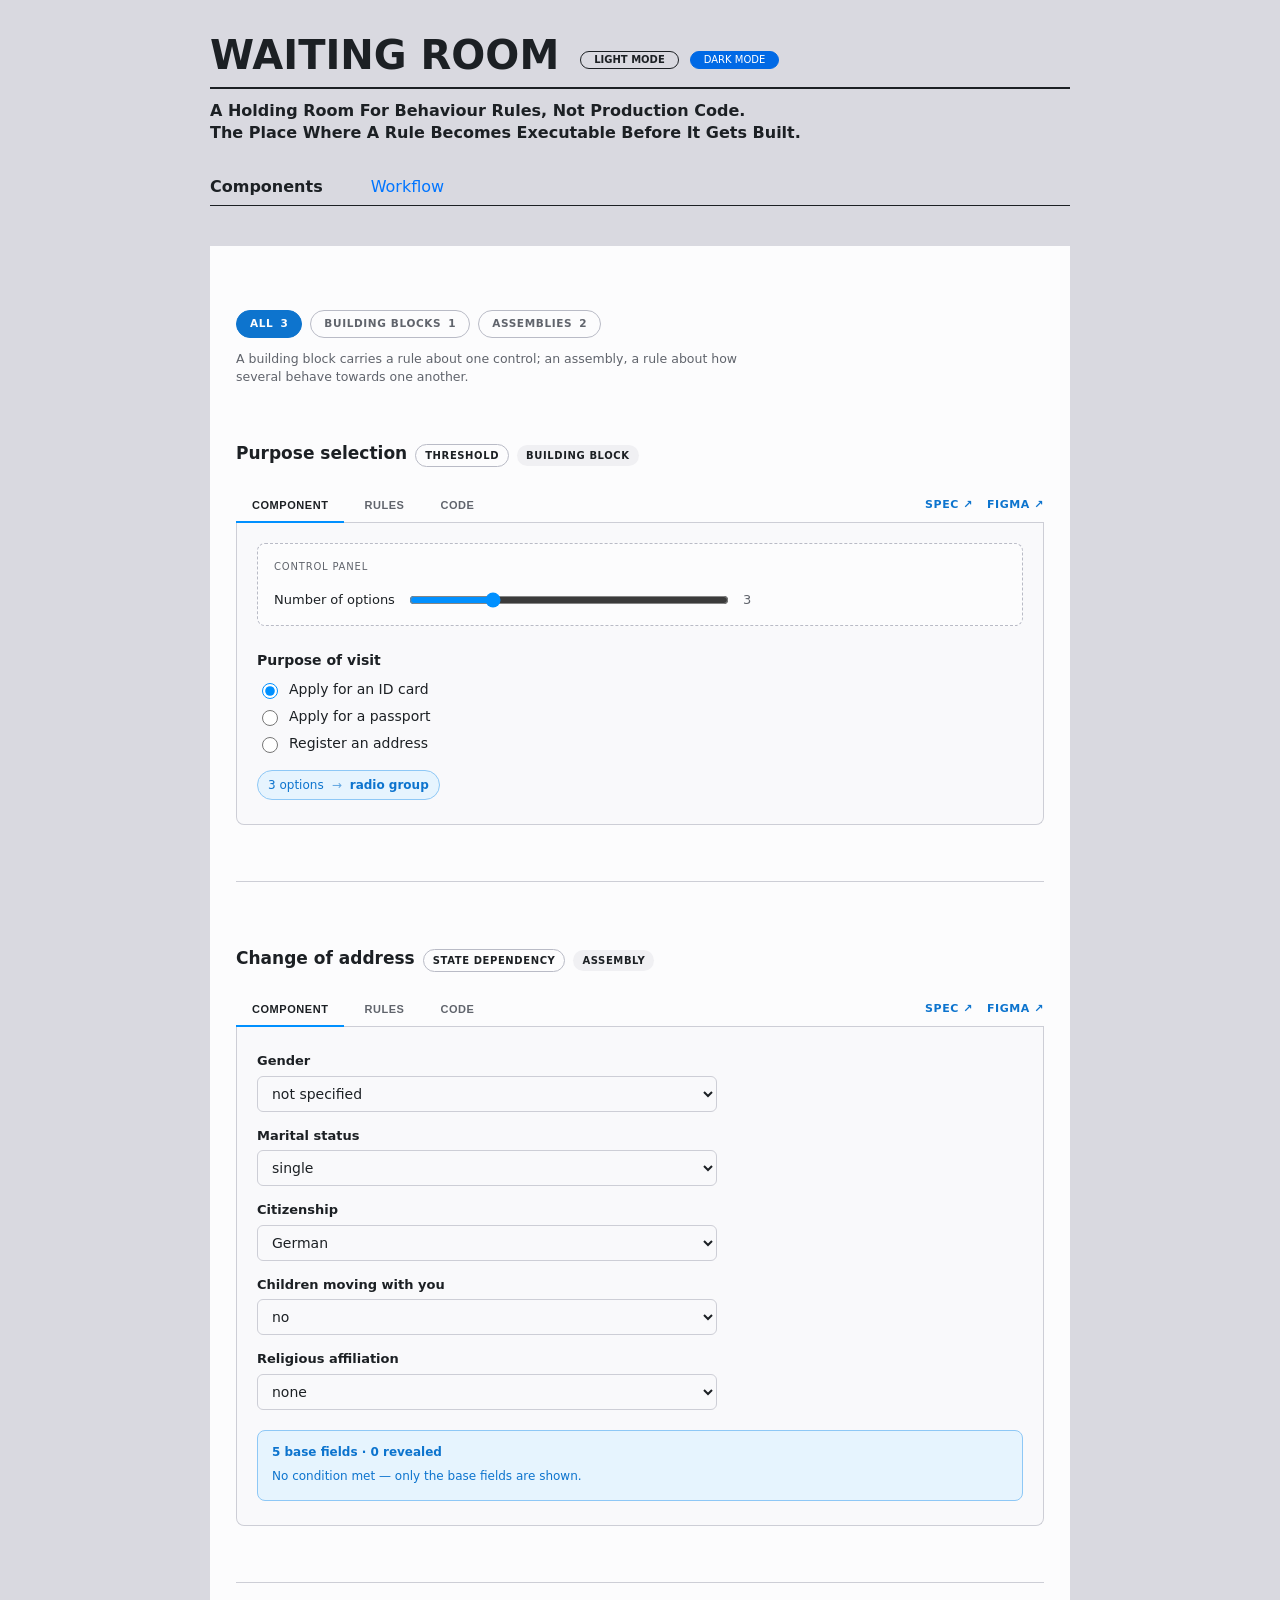
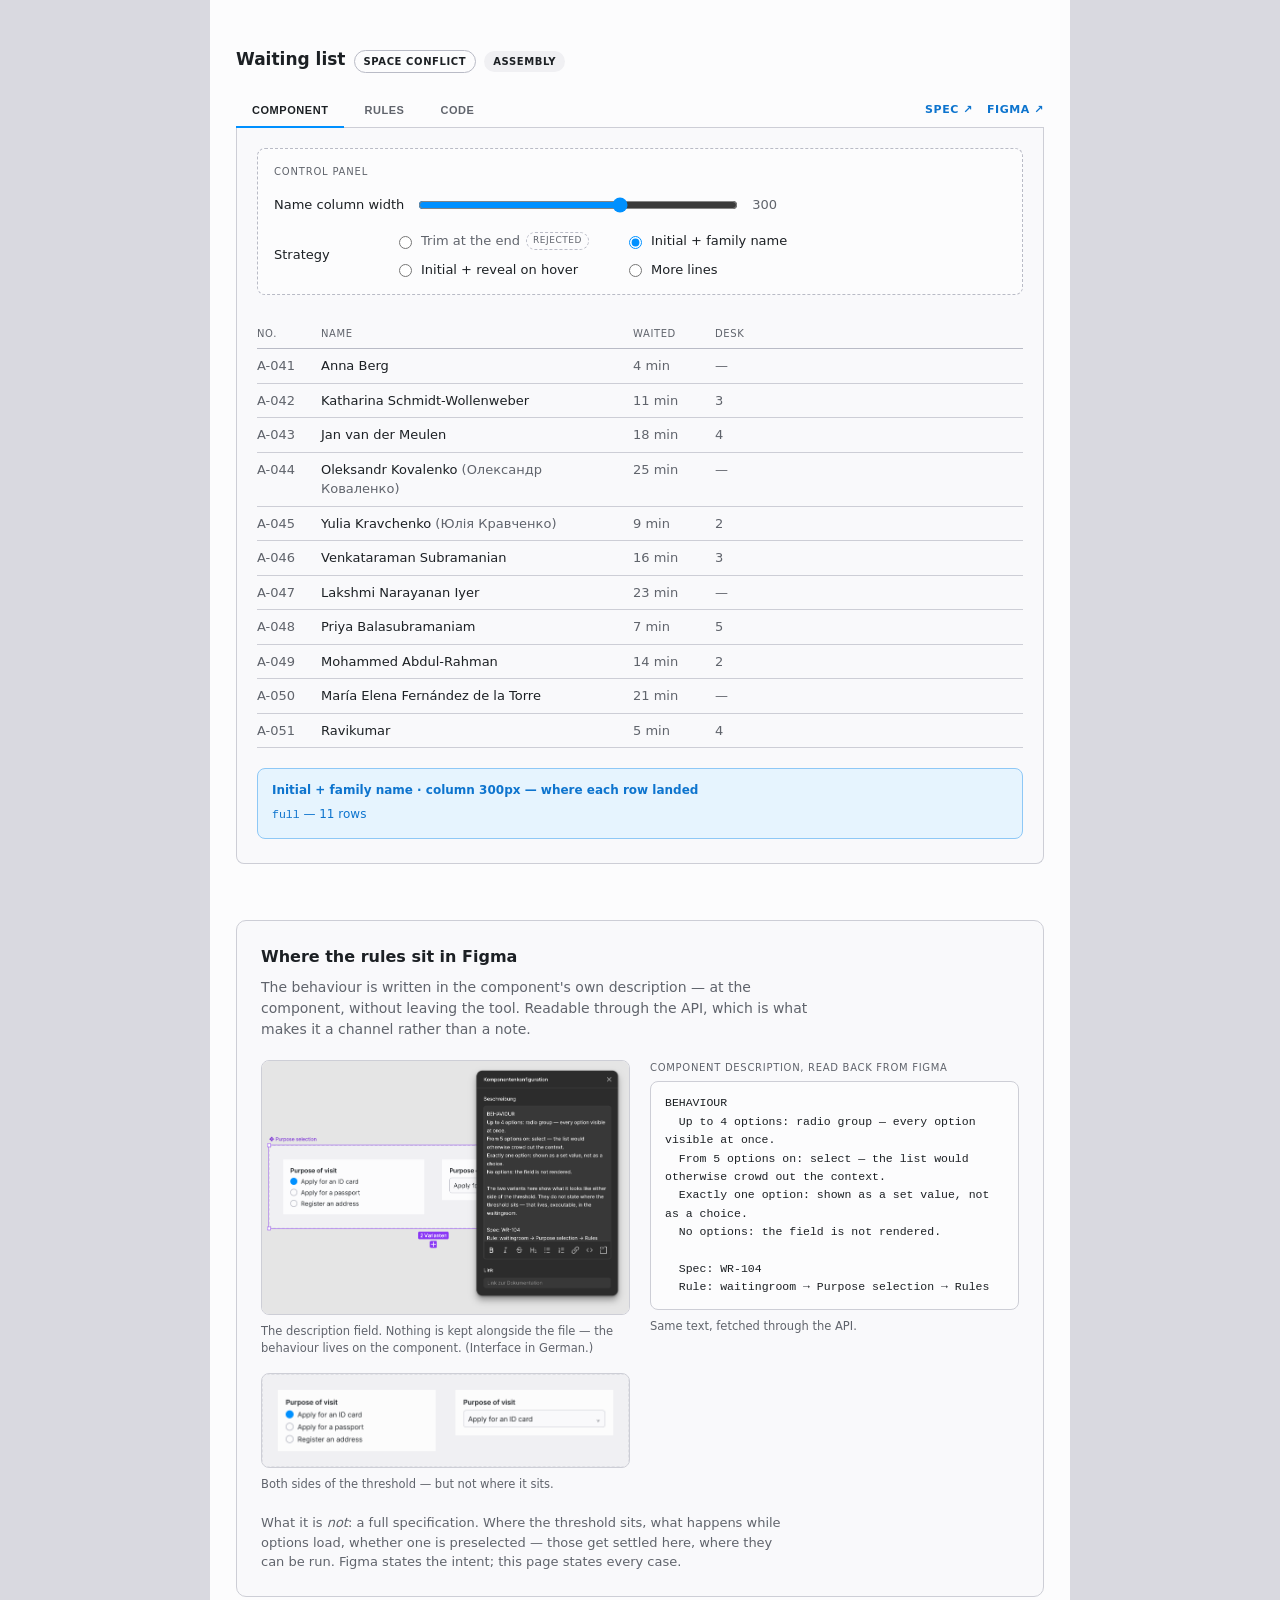
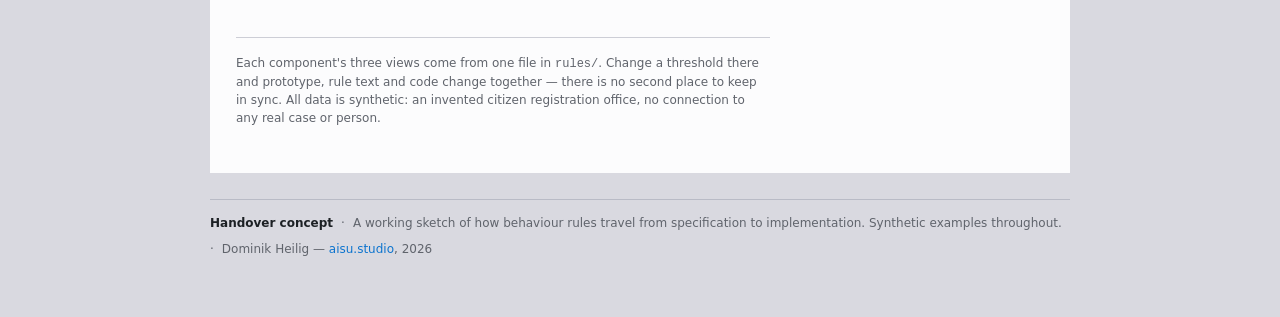
==== commit 8c2beaf0: "Hand over the logic itself, and let it be copied The Code tab claimed to show the same logic the pro" ====
--- a/index.html
+++ b/index.html
@@ -427,9 +427,71 @@
       + 'hold when the component library moves a major version. This is the same logic '
       + 'the prototype runs in the Component tab.';
 
+  // Lucide `copy` and `check`, inlined rather than linked: the page has no
+  // build step and should keep working without a network.
+  const COPY = '<rect width="14" height="14" x="8" y="8" rx="2" ry="2"/>'
+             + '<path d="M4 16c-1.1 0-2-.9-2-2V4c0-1.1.9-2 2-2h10c1.1 0 2 .9 2 2"/>';
+
   return `
     <p class="wr-code-note">${note}</p>
-    <pre class="wr-code"><code>${esc(snippet(rule, state))}</code></pre>`;
+    <div class="wr-code-wrap">
+      <button class="wr-copy" type="button" data-copy aria-label="Copy this snippet">
+        <svg viewBox="0 0 24 24" fill="none" stroke="currentColor" stroke-width="2"
+             stroke-linecap="round" stroke-linejoin="round" aria-hidden="true"
+             focusable="false">${COPY}</svg>
+        <span>Copy</span>
+      </button>
+      <pre class="wr-code"><code>${esc(snippet(rule, state))}</code></pre>
+    </div>`;
+}
+
+/* One delegated listener rather than one per button: the code panel is
+   re-rendered on every control change, so anything bound to a button would be
+   bound to a button that no longer exists. */
+const CHECK = '<path d="M20 6 9 17l-5-5"/>';
+document.addEventListener('click', async (e) => {
+  const btn = e.target.closest?.('[data-copy]');
+  if (!btn) return;
+  const text = btn.parentElement.querySelector('code').textContent;
+  const svg = btn.querySelector('svg');
+  const label = btn.querySelector('span');
+  const restore = { svg: svg.innerHTML, label: label.textContent };
+
+  const done = (ok) => {
+    svg.innerHTML = ok ? CHECK : restore.svg;
+    label.textContent = ok ? 'Copied' : 'Press ⌘C';
+    btn.classList.toggle('wr-copy-done', ok);
+    setTimeout(() => {
+      svg.innerHTML = restore.svg;
+      label.textContent = restore.label;
+      btn.classList.remove('wr-copy-done');
+    }, 1600);
+  };
+
+  try {
+    await navigator.clipboard.writeText(text);
+    done(true);
+  } catch {
+    // No clipboard permission, or the page was opened over file://. Select the
+    // snippet instead, so the keyboard shortcut still works.
+    const range = document.createRange();
+    range.selectNodeContents(btn.parentElement.querySelector('code'));
+    const sel = window.getSelection();
+    sel.removeAllRanges();
+    sel.addRange(range);
+    done(false);
+  }
+});
+
+// Object methods stringify with the indentation they had in their source file,
+// so the body arrives shifted relative to the first line. Dedented here to the
+// shallowest body line, because a snippet that cannot be copied cleanly is a
+// picture of code rather than code.
+function fn(source, name) {
+  const lines = source.replace(/^apply/, `function ${name}`).split('\n');
+  const body = lines.slice(1).filter((l) => l.trim());
+  const pad = body.length ? Math.min(...body.map((l) => l.match(/^ */)[0].length)) : 0;
+  return [lines[0], ...lines.slice(1).map((l) => l.slice(pad))].join('\n');
 }
 
 function snippet(rule, state = {}) {
@@ -441,7 +503,7 @@
       `// ${strategy.label}${strategy.status === 'rejected' ? '  — REJECTED' : ''}`,
       `// ${strategy.short}`,
       '',
-      strategy.apply.toString().replace(/^apply/, 'function fitName'),
+      fn(strategy.apply.toString(), 'fitName'),
     ].join('\n');
   }
 
@@ -454,26 +516,30 @@
       ...rule.ladder.map((r) => `  '${r.step}',`),
       '];',
       '',
-      '// Try each rung in order; the first that fits wins.',
-      '// `measure` is injected — the rule knows the strategy, not how text',
-      '// is measured, so the same decision is reproducible outside a browser.',
-      'function fitName(name, availableWidth, measure) { /* see rules/names.js */ }',
-      '',
-      '// The family name is never shortened. If nothing fits, the column',
-      '// overflows instead.',
+      '// Try each rung in order; the first that fits wins. `measure` is injected',
+      '// — the rule knows the strategy, not how text is measured, so the same',
+      '// decision is reproducible outside a browser.',
+      '// The family name is never shortened; if nothing fits, the column grows.',
     ].join('\n');
   }
 
+  // The conditions carry their own tests, and those are what gets handed over.
+  // Printing only the prose `when` would have been a description of the rule,
+  // not the rule — and the snippet claims to be the second thing.
   if (rule.conditions) {
     return [
       ...head,
       'const CONDITIONS = [',
-      ...rule.conditions.map((c) => `  { field: '${c.field}', when: "${c.when}" },`),
+      ...rule.conditions.map((c) => [
+        '  {',
+        `    field: '${c.field}',`,
+        `    when:  "${c.when}",`,
+        `    test:  ${c.test.toString()},`,
+        '  },',
+      ].join('\n')),
       '];',
       '',
-      'function visibleFields(answers) {',
-      '  return CONDITIONS.filter((c) => c.test(answers)).map((c) => c.field);',
-      '}',
+      fn(rule.apply.toString(), 'visibleFields').replace(/this\.conditions/g, 'CONDITIONS'),
       '',
       '// Withdrawing a field does not clear what it held — see edge cases.',
     ].join('\n');
@@ -483,9 +549,7 @@
     ...head,
     `const THRESHOLD = ${rule.threshold};`,
     '',
-    rule.apply.toString()
-      .replace(/^apply/, 'function controlType')
-      .replace(/this\.threshold/g, 'THRESHOLD'),
+    fn(rule.apply.toString(), 'controlType').replace(/this\.threshold/g, 'THRESHOLD'),
   ].join('\n');
 }
 
--- a/waitingroom.css
+++ b/waitingroom.css
@@ -160,19 +160,20 @@
 .wr-head { margin-bottom: 40px; }
 
 /* The frame puts the masthead on the grey ground and the work on a white
-   sheet below it, inset a little from the rules above. The separation is the
-   point: the header states what this is, the sheet is what it does. */
+   sheet below it. The separation is the point: the header states what this is,
+   the sheet is what it does. Same width as the rules above, so the page has
+   one left edge rather than two. */
 .wr-canvas {
   display: block;
-  margin: 0 10px;
+  margin: 0;
   padding: 30px 26px 34px;
   background: var(--bg);
 }
-@media (max-width: 620px) { .wr-canvas { margin: 0; padding: 22px 16px 26px; } }
+@media (max-width: 620px) { .wr-canvas { padding: 22px 16px 26px; } }
 
 /* Outside the sheet, on the ground — it signs the work rather than being part
    of it. */
-.wr-page > .wr-signature { margin: 26px 10px 0; padding-top: 14px; border-top-color: var(--border-strong); }
+.wr-page > .wr-signature { margin: 26px 0 0; padding-top: 14px; border-top-color: var(--border-strong); }
 
 /* Not a flex row: wordmark and pills sit in one line box, so the pills can be
    aligned to the wordmark's baseline rather than to the top of its line. */
@@ -431,6 +432,28 @@
   font-size: 12.5px; line-height: 1.6; margin: 0;
 }
 .wr-code-note { color: var(--text-muted); font-size: 12px; margin: 0 0 10px; max-width: 68ch; }
+
+/* ---- Copy ----
+   Inside the block rather than above it, so it stays attached to the thing it
+   copies when the snippet scrolls sideways. */
+.wr-code-wrap { position: relative; }
+.wr-copy {
+  position: absolute; top: 10px; right: 10px; z-index: 1;
+  display: inline-flex; align-items: center; gap: 6px;
+  border: 1px solid color-mix(in srgb, var(--code-text) 28%, transparent);
+  border-radius: 6px;
+  background: color-mix(in srgb, var(--code-text) 10%, transparent);
+  color: var(--code-text);
+  font: inherit; font-size: 11px; font-weight: 600;
+  padding: 5px 9px; cursor: pointer;
+  opacity: .75;
+}
+.wr-copy svg { width: 13px; height: 13px; }
+.wr-copy:hover { opacity: 1; }
+.wr-copy:focus-visible { opacity: 1; outline: 2px solid var(--accent-solid); outline-offset: 2px; }
+.wr-copy-done { opacity: 1; border-color: var(--accent-solid); color: #fff; }
+/* The snippet's first line must not run under the button. */
+.wr-code-wrap .wr-code { padding-right: 92px; }
 
 .wr-foot {
   margin-top: 40px; padding-top: 16px; border-top: 1px solid var(--border);
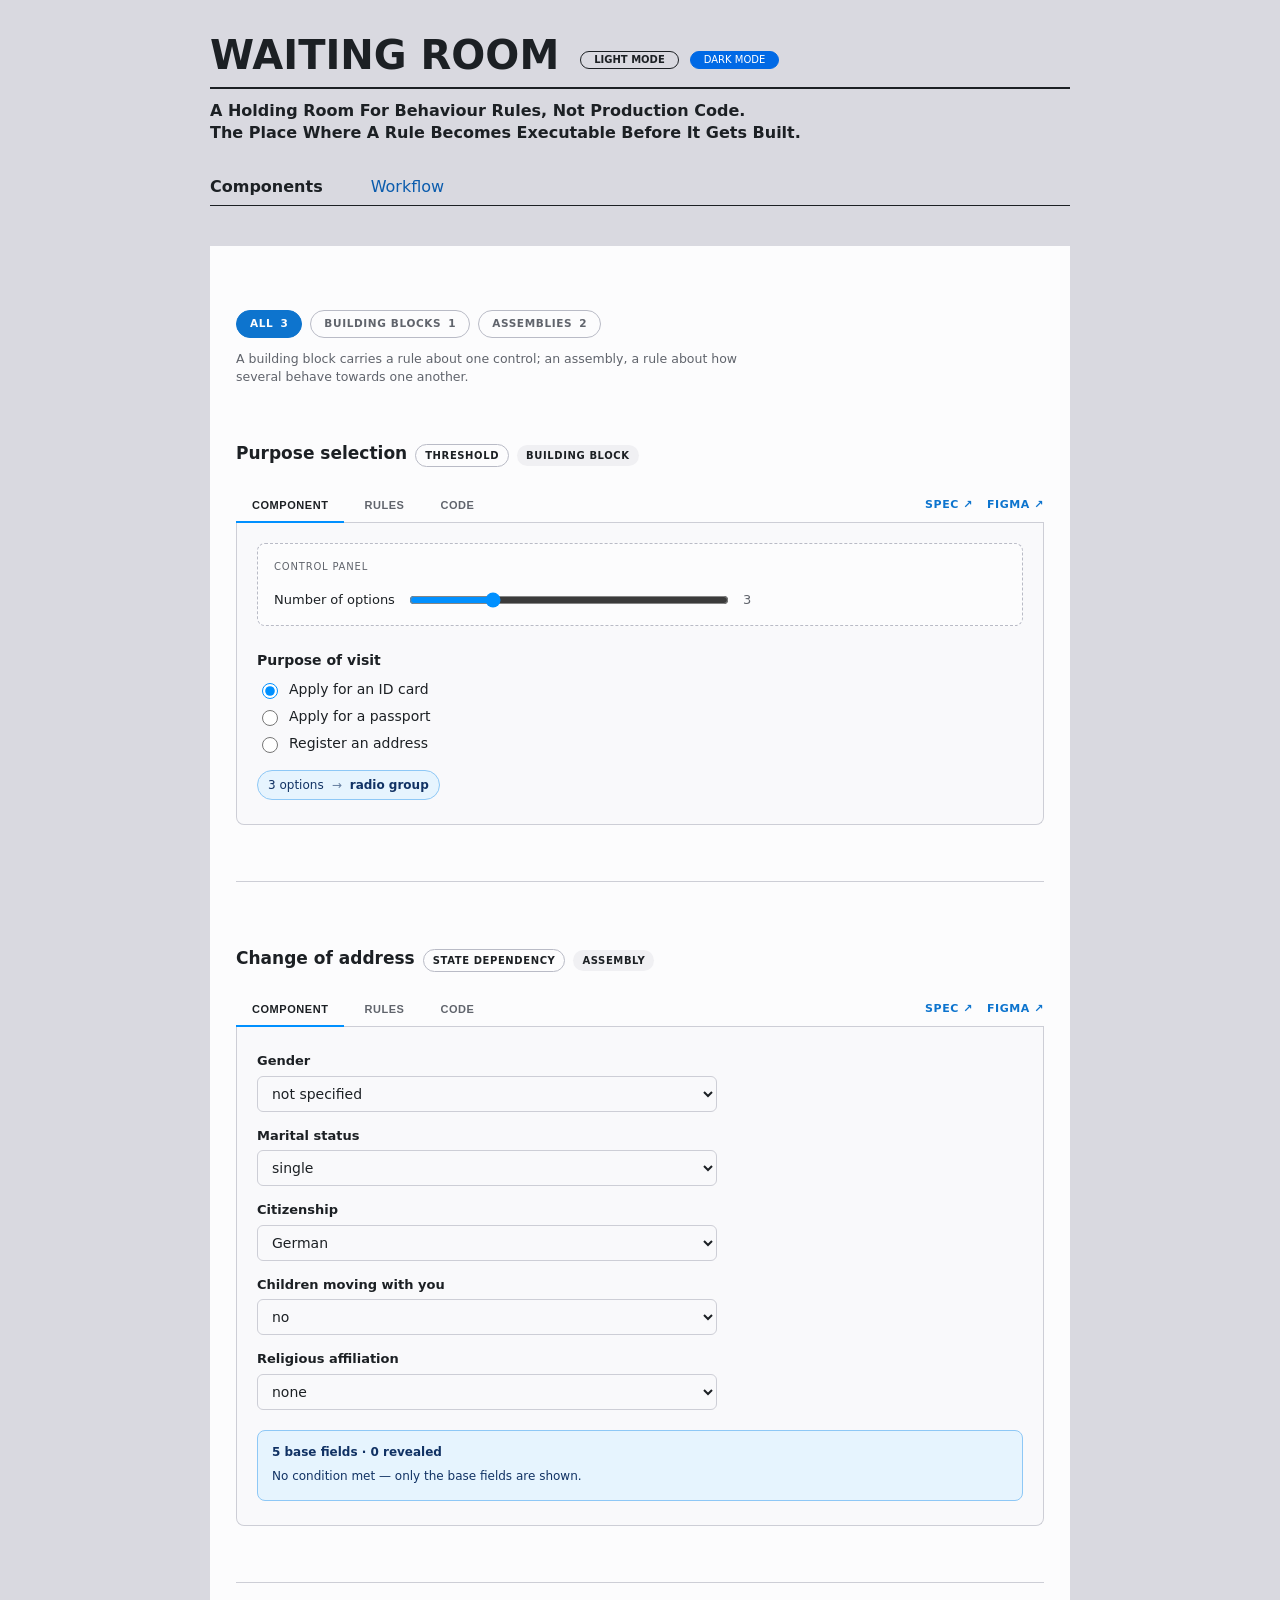
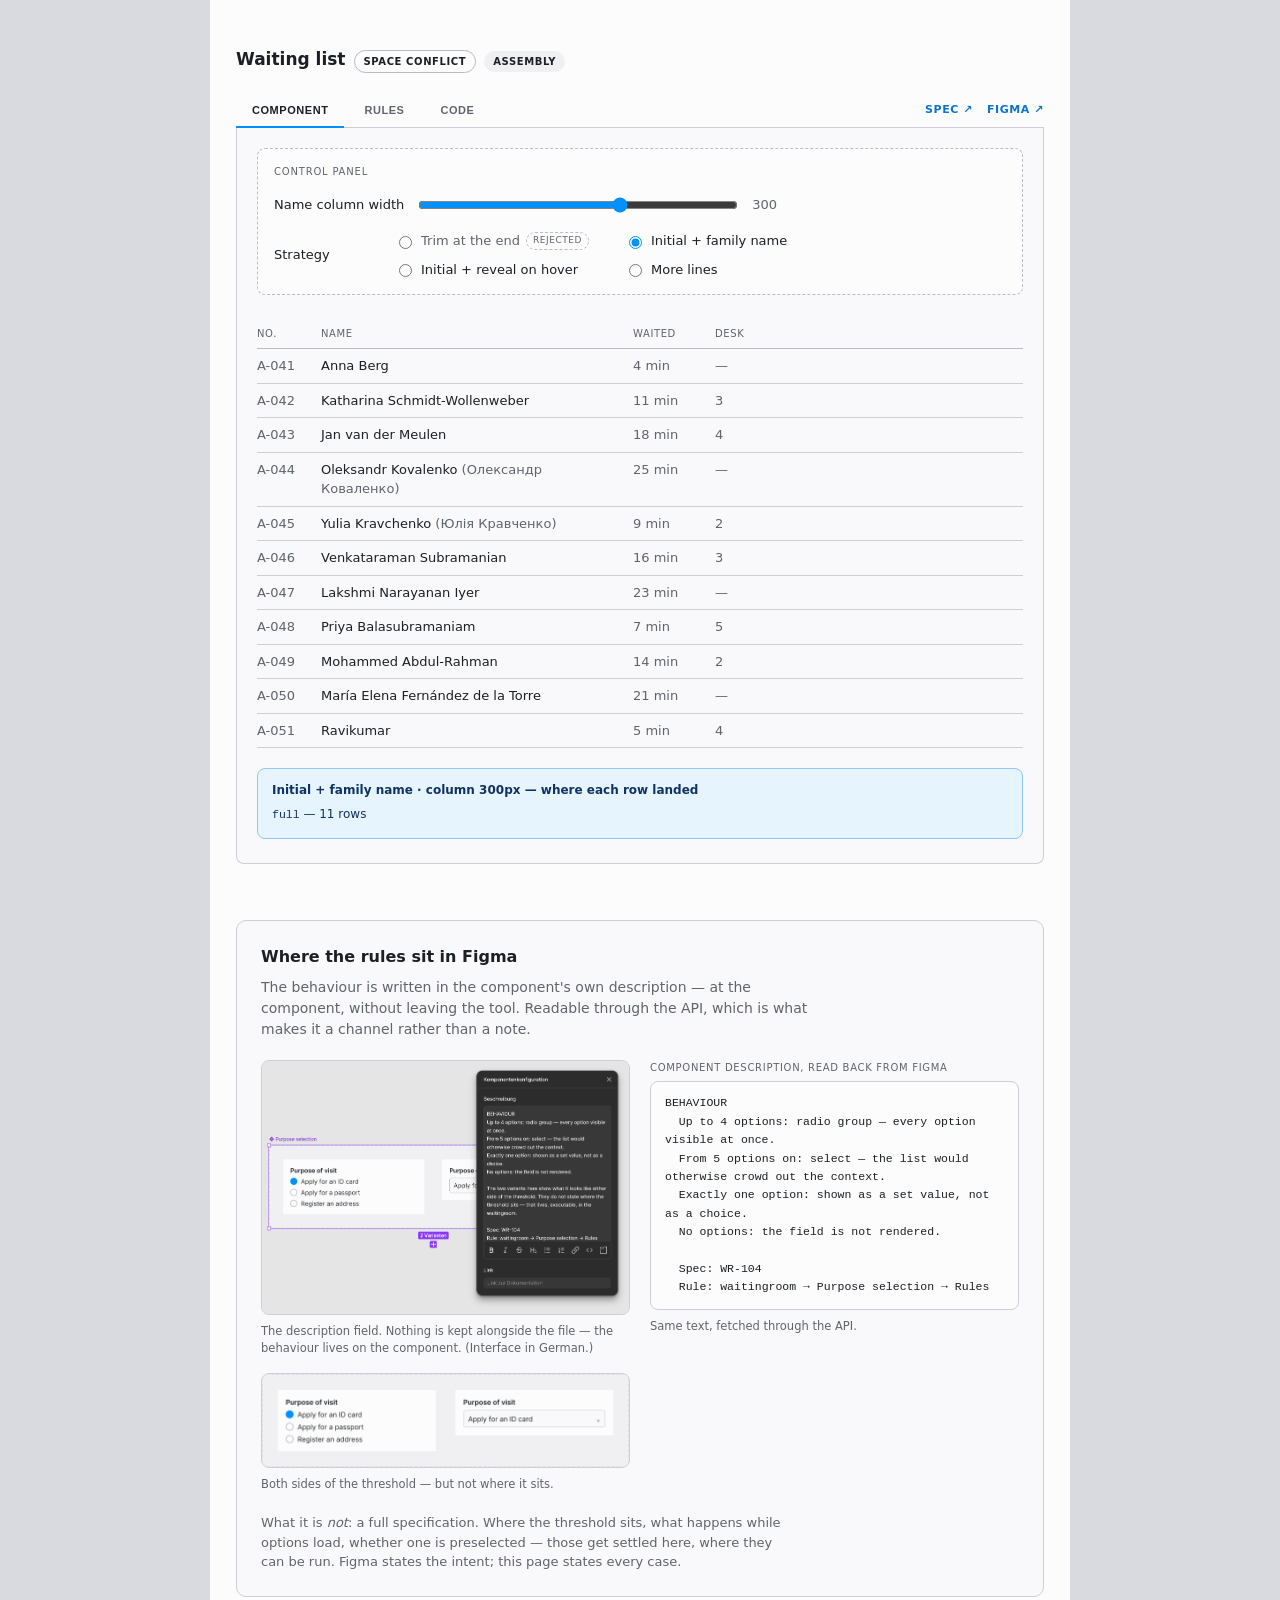
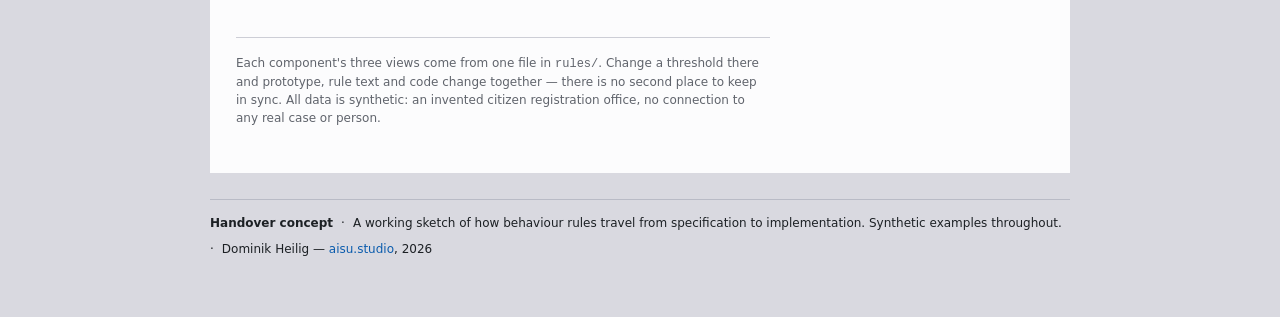
==== commit 0a343704: "Somewhere to start, in the stack it is going into The contract says what comes out of the function. " ====
--- a/index.html
+++ b/index.html
@@ -101,6 +101,7 @@
 import { renderWaitingList } from './components/waiting-list.js';
 import { applyStoredTheme, wireModeControl } from './theme.js';
 import { renderHeader } from './header.js';
+import { angularWiring } from './wiring/angular.js';
 
 applyStoredTheme();
 renderHeader(document.getElementById('site-header'));
@@ -415,6 +416,31 @@
     </div>`;
 }
 
+/* The contract, not the code, is the thing being handed over. The snippet is a
+   decision function — it says which control applies and never how it is drawn,
+   so the only way it is usable in Angular, or in anything else, is if what goes
+   in and what comes out is stated. This block states it. */
+function contractMarkup(rule) {
+  const c = rule.contract;
+  if (!c) return '';
+  return `
+    <div class="wr-contract">
+      <p class="wr-contract-title">What you get</p>
+      <dl class="wr-contract-io">
+        <div><dt>Takes</dt><dd><code>${esc(c.input)}</code></dd></div>
+        <div><dt>Returns</dt><dd><code>${esc(c.returns)}</code></dd></div>
+      </dl>
+      <table class="wr-contract-wire">
+        <thead><tr><th>You get</th><th>You render</th></tr></thead>
+        <tbody>
+          ${c.wiring.map(([v, what]) => `
+            <tr><td><code>${esc(v)}</code></td><td>${esc(what)}</td></tr>`).join('')}
+        </tbody>
+      </table>
+      ${c.note ? `<p class="wr-contract-note">${esc(c.note)}</p>` : ''}
+    </div>`;
+}
+
 function codeMarkup(rule, state = {}) {
   const strategy = rule.strategies?.[state.strategy];
   const note = strategy
@@ -423,9 +449,9 @@
           ? ' — <strong>rejected</strong>, shown so the reason can be seen rather than argued about'
           : ''
       }. Switch it in the control panel and this changes with the prototype.`
-    : 'Deliberately framework-free: the decision, not the rendering. It should still '
-      + 'hold when the component library moves a major version. This is the same logic '
-      + 'the prototype runs in the Component tab.';
+    : 'The rendering is yours — PrimeNG, Bulma, whatever the stack is. This is only '
+      + 'the decision, so it still holds when the component library moves a major '
+      + 'version. It is the same function the prototype runs in the Component tab.';
 
   // Lucide `copy` and `check`, inlined rather than linked: the page has no
   // build step and should keep working without a network.
@@ -433,16 +459,44 @@
              + '<path d="M4 16c-1.1 0-2-.9-2-2V4c0-1.1.9-2 2-2h10c1.1 0 2 .9 2 2"/>';
 
   return `
+    ${contractMarkup(rule)}
     <p class="wr-code-note">${note}</p>
+    ${codeBlock(snippet(rule, state))}
+    ${wiringMarkup(rule)}`;
+}
+
+/* Every snippet is copyable, so the block is one function rather than markup
+   repeated per call site. */
+function codeBlock(code, filename) {
+  const COPY = '<rect width="14" height="14" x="8" y="8" rx="2" ry="2"/>'
+             + '<path d="M4 16c-1.1 0-2-.9-2-2V4c0-1.1.9-2 2-2h10c1.1 0 2 .9 2 2"/>';
+  return `
+    ${filename ? `<p class="wr-file">${esc(filename)}</p>` : ''}
     <div class="wr-code-wrap">
-      <button class="wr-copy" type="button" data-copy aria-label="Copy this snippet">
+      <button class="wr-copy" type="button" data-copy
+              aria-label="Copy ${filename ? esc(filename) : 'this snippet'}">
         <svg viewBox="0 0 24 24" fill="none" stroke="currentColor" stroke-width="2"
              stroke-linecap="round" stroke-linejoin="round" aria-hidden="true"
              focusable="false">${COPY}</svg>
         <span>Copy</span>
       </button>
-      <pre class="wr-code"><code>${esc(snippet(rule, state))}</code></pre>
+      <pre class="wr-code"><code>${esc(code)}</code></pre>
     </div>`;
+}
+
+/* Somewhere to start, in the stack the rule is actually going into. Kept out
+   of rules/ on purpose: the rule is framework-neutral and stays that way, the
+   wiring is per-stack and disposable. A second stack gets a second file in
+   wiring/ and rules/ does not change. */
+function wiringMarkup(rule) {
+  const w = angularWiring[rule.id];
+  if (!w) return '';
+  return `
+    <section class="wr-wiring">
+      <h4 class="wr-wiring-title">Somewhere to start — Angular + PrimeNG</h4>
+      <p class="wr-wiring-caveat">${esc(w.caveat)}</p>
+      ${w.files.map((f) => codeBlock(f.code, f.name)).join('')}
+    </section>`;
 }
 
 /* One delegated listener rather than one per button: the code panel is
@@ -529,6 +583,10 @@
   if (rule.conditions) {
     return [
       ...head,
+      // Handed over with the conditions, because the contract refers to them
+      // and the wiring imports them.
+      `const BASE_FIELDS = [${rule.baseFields.map((f) => `'${f}'`).join(', ')}];`,
+      '',
       'const CONDITIONS = [',
       ...rule.conditions.map((c) => [
         '  {',
--- a/waitingroom.css
+++ b/waitingroom.css
@@ -42,6 +42,12 @@
   --blue-10: #0588f0;
   --blue-11: #0d74ce;
   --blue-12: #113264;
+
+  /* One step darker than blue-11. Radix guarantees step 11 as readable text on
+     steps 1–2; the masthead sits on step 6, where 11 measures 3.4:1 against a
+     4.5:1 requirement. The light scale has no step between 11 and 12, so this
+     is a documented departure from it rather than a value out of it. */
+  --blue-11-deep: #0b5cad;
 }
 
 :root {
@@ -86,7 +92,8 @@
 
   --trace-bg:           var(--accent-bg);
   --trace-border:       var(--accent-border);
-  --trace-text:         var(--accent-text);
+  /* Step 12, not 11: the trace sits on blue-3, where 11 lands at 4.25:1. */
+  --trace-text:         var(--blue-12);
 
   --panel-bg:           var(--surface);
   --panel-border:       var(--border);
@@ -115,6 +122,9 @@
   --blue-4:  #003362;  --blue-5:  #004074;  --blue-6:  #104d87;
   --blue-7:  #205d9e;  --blue-8:  #2870bd;  --blue-9:  #0090ff;
   --blue-10: #3b9eff;  --blue-11: #70b8ff;  --blue-12: #c2e6ff;
+
+  /* No departure needed here: on a dark ground step 11 already clears 7:1. */
+  --blue-11-deep: var(--blue-11);
 }
 
 /* ============================================================================
@@ -122,6 +132,15 @@
    ========================================================================= */
 
 * { box-sizing: border-box; }
+
+/* One focus ring for everything the keyboard reaches. The browser default is
+   drawn in its own colour, which has to work on a grey ground, a white sheet
+   and a near-black code block at once — and does not. This one is drawn in the
+   link blue, which is repointed per mode and clears 4.5:1 on both grounds. */
+:focus-visible {
+  outline: 2px solid var(--blue-11-deep);
+  outline-offset: 2px;
+}
 
 body {
   margin: 0;
@@ -153,7 +172,10 @@
    ========================================================================= */
 
 :root {
-  --head-blue-link: #0075ff;   /* frame: Workflow */
+  /* The frame's link blue is #0075ff. On the grey ground it measures 3.0:1,
+     and it does not reach 4.5:1 on any of the light greys — it is a fill
+     colour, not a text colour. Same hue, one step darker. */
+  --head-blue-link: var(--blue-11-deep);
   --head-blue-fill: #0069e5;   /* frame: the pill that is not the current mode */
 }
 
@@ -173,7 +195,9 @@
 
 /* Outside the sheet, on the ground — it signs the work rather than being part
    of it. */
-.wr-page > .wr-signature { margin: 26px 0 0; padding-top: 14px; border-top-color: var(--border-strong); }
+/* On the ground, not on the sheet: --text-muted measures 4.23:1 there. The
+   colophon is short enough to carry the full text colour. */
+.wr-page > .wr-signature { color: var(--text); margin: 26px 0 0; padding-top: 14px; border-top-color: var(--border-strong); }
 
 /* Not a flex row: wordmark and pills sit in one line box, so the pills can be
    aligned to the wordmark's baseline rather than to the top of its line. */
@@ -433,6 +457,70 @@
 }
 .wr-code-note { color: var(--text-muted); font-size: 12px; margin: 0 0 10px; max-width: 68ch; }
 
+/* ---- Somewhere to start ----
+   Below the decision, never above it: the decision is what is being handed
+   over and holds across versions, this is one stack's way of calling it. */
+.wr-wiring {
+  margin: 22px 0 0; padding: 18px 0 0;
+  border-top: 1px solid var(--border);
+}
+.wr-wiring-title {
+  margin: 0 0 6px; font-size: 13px; font-weight: 700;
+}
+.wr-wiring-caveat {
+  margin: 0 0 16px; max-width: 70ch;
+  color: var(--text-muted); font-size: 12.5px; line-height: 1.5;
+}
+.wr-file {
+  margin: 14px 0 6px;
+  font-family: ui-monospace, SFMono-Regular, Menlo, monospace;
+  font-size: 11.5px; color: var(--text-muted);
+}
+.wr-file:first-of-type { margin-top: 0; }
+
+/* ---- The contract ----
+   Above the snippet, because it is the part that answers "what do I do with
+   this". The code below it is evidence; this is the handover. */
+.wr-contract {
+  border: 1px solid var(--border-strong);
+  border-left: 3px solid var(--accent-solid);
+  border-radius: 8px;
+  padding: 14px 16px 4px;
+  margin: 0 0 16px;
+  background: var(--surface);
+}
+.wr-contract-title {
+  margin: 0 0 10px; font-size: 10px; font-weight: 700;
+  text-transform: uppercase; letter-spacing: .08em; color: var(--text-muted);
+}
+.wr-contract-io { margin: 0 0 12px; display: grid; gap: 5px; }
+.wr-contract-io > div { display: grid; grid-template-columns: 68px 1fr; gap: 10px; align-items: baseline; }
+.wr-contract-io dt {
+  font-size: 10px; font-weight: 700; text-transform: uppercase;
+  letter-spacing: .06em; color: var(--text-muted);
+}
+.wr-contract-io dd { margin: 0; }
+.wr-contract-io code, .wr-contract-wire code {
+  font-family: ui-monospace, SFMono-Regular, Menlo, monospace;
+  font-size: 12px;
+}
+.wr-contract-wire { width: 100%; border-collapse: collapse; font-size: 13px; }
+.wr-contract-wire th {
+  text-align: left; font-size: 10px; text-transform: uppercase; letter-spacing: .06em;
+  color: var(--text-muted); font-weight: 700;
+  padding: 0 12px 5px 0; border-bottom: 1px solid var(--border);
+}
+.wr-contract-wire td {
+  padding: 7px 12px 7px 0; border-bottom: 1px solid var(--border);
+  vertical-align: top; line-height: 1.45;
+}
+.wr-contract-wire th:first-child, .wr-contract-wire td:first-child { width: 30%; }
+.wr-contract-wire tr:last-child td { border-bottom: 0; }
+.wr-contract-note {
+  margin: 10px 0 12px; color: var(--text-muted); font-size: 12.5px;
+  line-height: 1.5; max-width: 70ch;
+}
+
 /* ---- Copy ----
    Inside the block rather than above it, so it stays attached to the thing it
    copies when the snippet scrolls sideways. */
@@ -440,18 +528,21 @@
 .wr-copy {
   position: absolute; top: 10px; right: 10px; z-index: 1;
   display: inline-flex; align-items: center; gap: 6px;
-  border: 1px solid color-mix(in srgb, var(--code-text) 28%, transparent);
+  /* Percentages chosen so the outline clears 3:1 against the block behind it.
+     An opacity step used to sit on top of this and quietly undid it — the
+     measurement is of the computed colour, the eye sees what opacity leaves. */
+  border: 1px solid color-mix(in srgb, var(--code-text) 55%, transparent);
   border-radius: 6px;
-  background: color-mix(in srgb, var(--code-text) 10%, transparent);
+  background: color-mix(in srgb, var(--code-text) 16%, transparent);
   color: var(--code-text);
   font: inherit; font-size: 11px; font-weight: 600;
   padding: 5px 9px; cursor: pointer;
-  opacity: .75;
 }
 .wr-copy svg { width: 13px; height: 13px; }
-.wr-copy:hover { opacity: 1; }
-.wr-copy:focus-visible { opacity: 1; outline: 2px solid var(--accent-solid); outline-offset: 2px; }
-.wr-copy-done { opacity: 1; border-color: var(--accent-solid); color: #fff; }
+.wr-copy:hover { background: color-mix(in srgb, var(--code-text) 26%, transparent); }
+/* The code block is inverted relative to the page, so the ring on it is too. */
+.wr-copy:focus-visible { outline-color: var(--code-text); }
+.wr-copy-done { border-color: var(--accent-solid); }
 /* The snippet's first line must not run under the button. */
 .wr-code-wrap .wr-code { padding-right: 92px; }
 
@@ -520,17 +611,20 @@
 }
 
 /* ---- Trace block for the conditional rule ---- */
+/* Reaches for the component tokens, not the semantic ones underneath them.
+   It had been using --accent-text directly, which is how it kept the 4.25:1
+   the token layer was already set up to avoid. */
 .wr-trace-block {
   margin-top: 20px; padding: 12px 14px;
-  background: var(--accent-bg); border: 1px solid var(--accent-border);
-  border-radius: 8px; font-size: 12px; color: var(--accent-text);
+  background: var(--trace-bg); border: 1px solid var(--trace-border);
+  border-radius: 8px; font-size: 12px; color: var(--trace-text);
 }
 .wr-trace-title { font-weight: 700; margin-bottom: 6px; }
 .wr-trace-line { margin-bottom: 3px; }
 .wr-trace-line code { font-size: 11.5px; }
 .wr-trace-kept {
   margin-top: 8px; padding-top: 8px;
-  border-top: 1px solid var(--accent-border); font-style: italic;
+  border-top: 1px solid var(--trace-border); font-style: italic;
 }
 
 /* ---- Conditions table in the Rules tab ---- */
@@ -769,7 +863,7 @@
   display: flex; gap: 8px; flex-wrap: wrap; align-items: baseline;
 }
 .wr-signature strong { color: var(--text); font-weight: 600; }
-.wr-signature a { color: var(--accent-text); text-decoration: none; }
+.wr-signature a { color: var(--blue-11-deep); text-decoration: none; }
 .wr-signature a:hover { text-decoration: underline; }
 
 /* ---- Regulatory note ----
